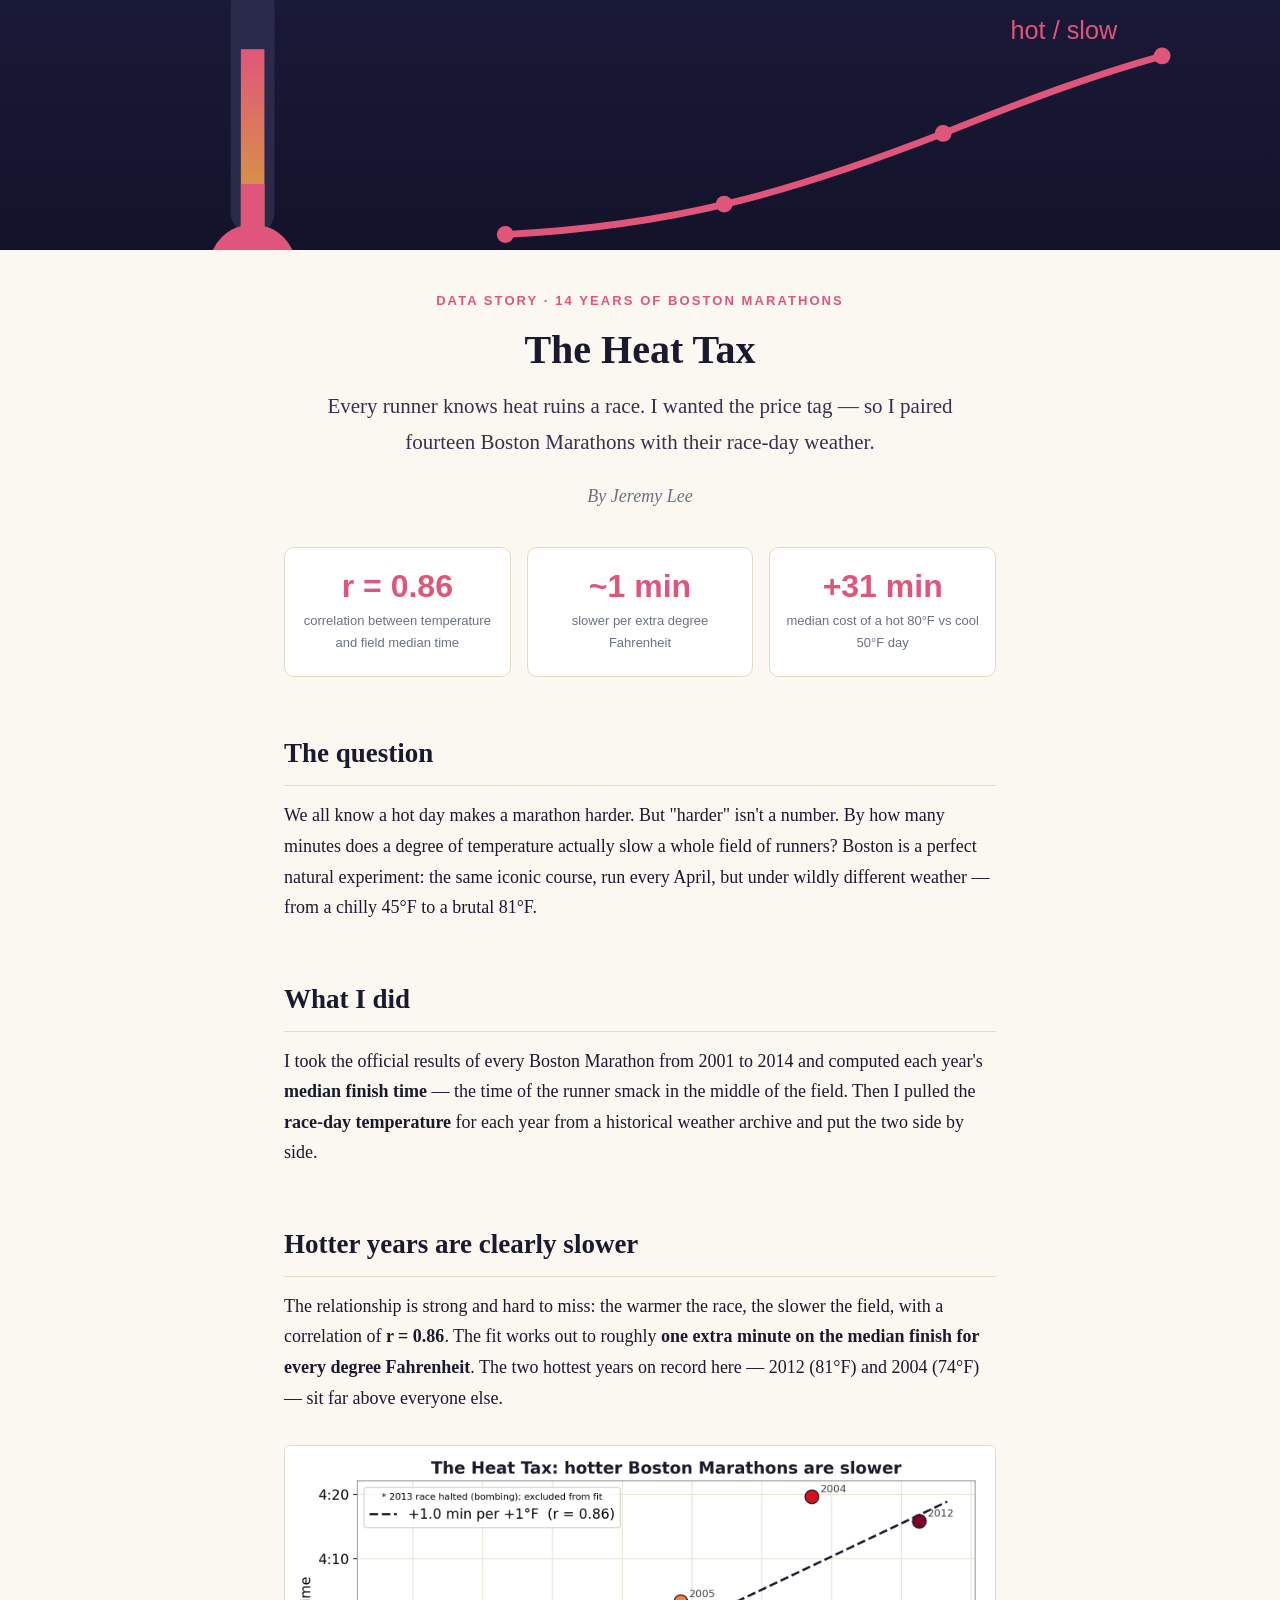
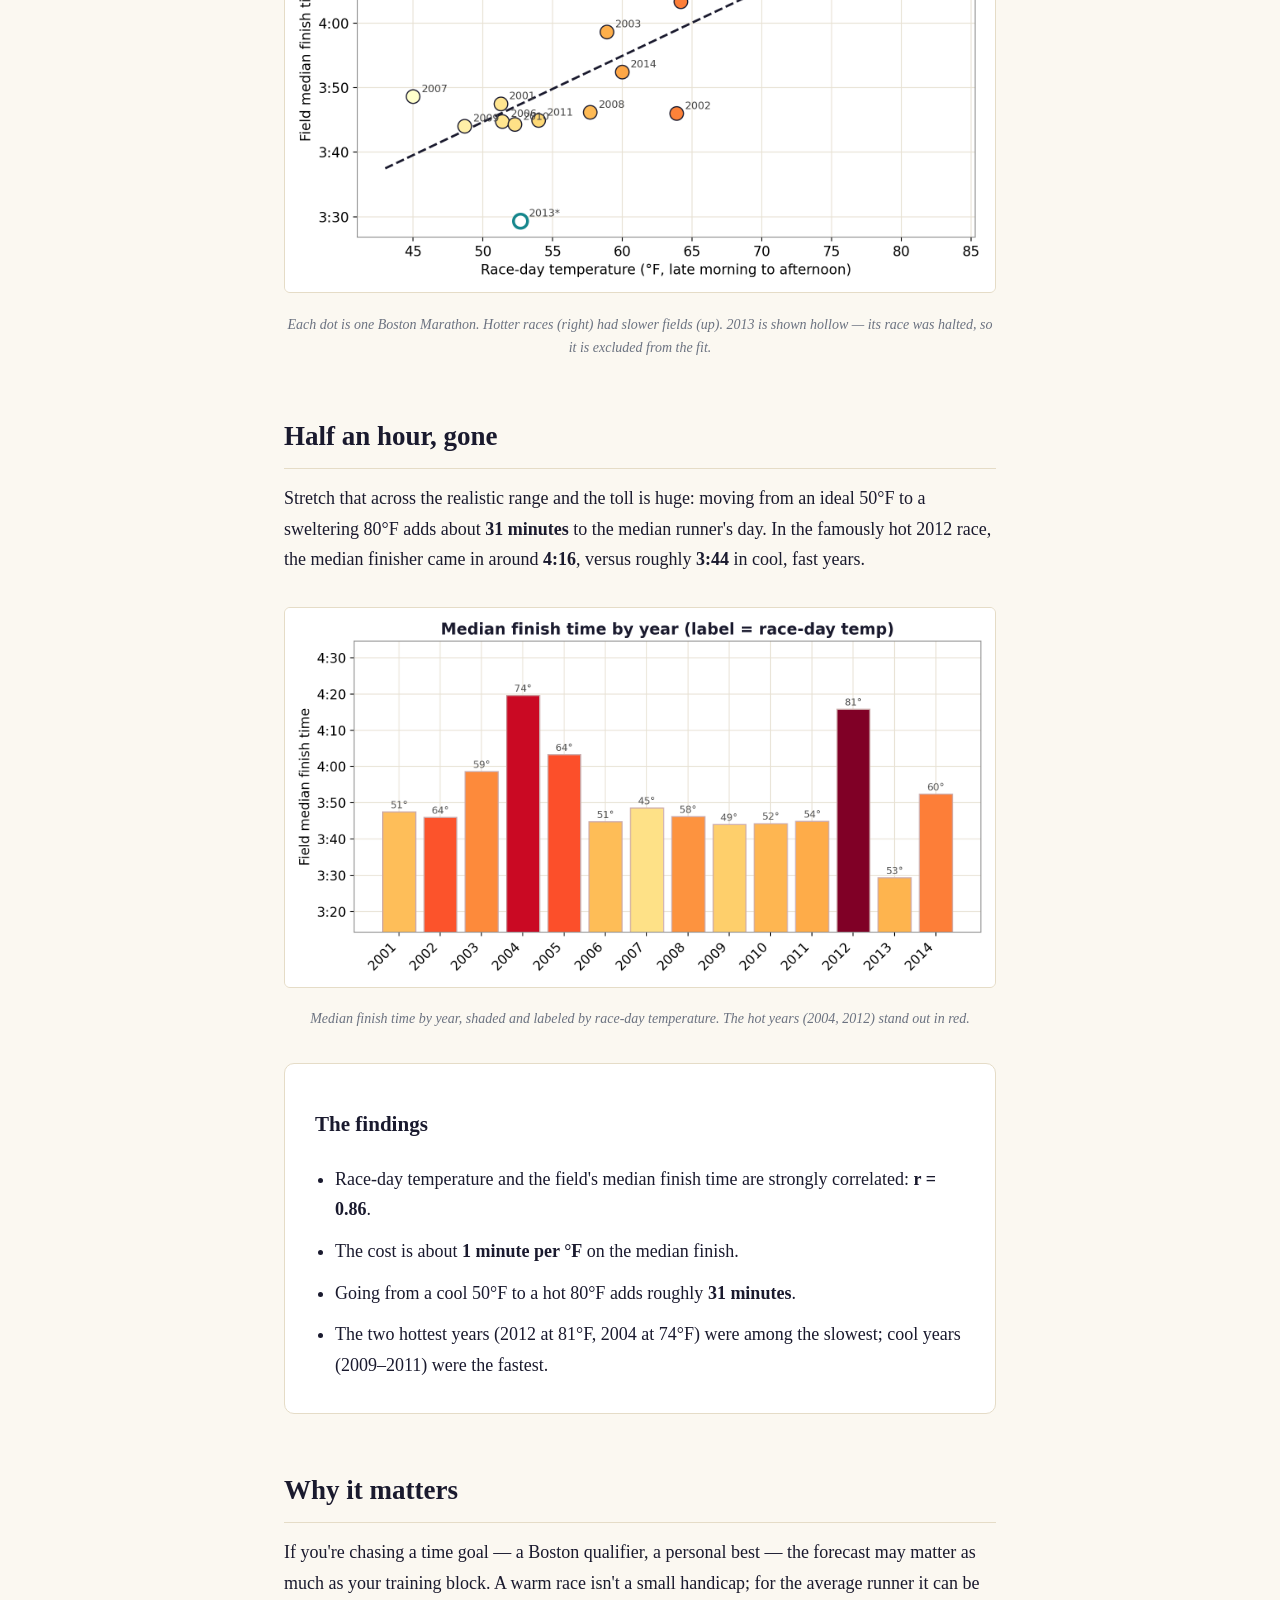
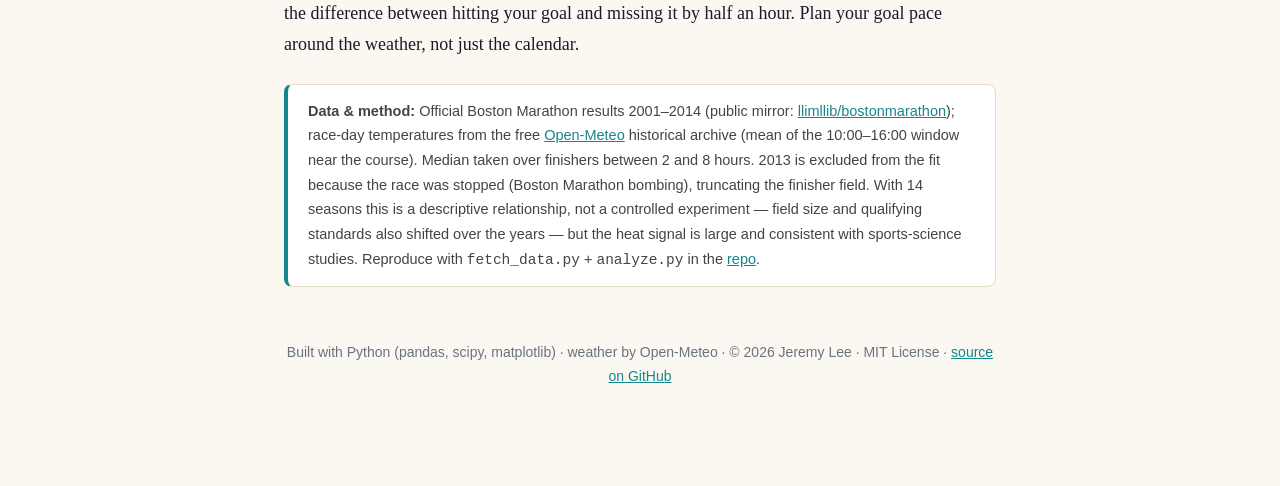
==== index.html @ feb79c30 "The Heat Tax: Boston 2001-2014 temperature vs field times + showcase" ====
<!DOCTYPE html>
<html lang="en">
<head>
<meta charset="utf-8"/>
<meta name="viewport" content="width=device-width, initial-scale=1"/>
<title>The Heat Tax — how much does temperature slow a marathon?</title>
<meta name="description" content="Pairing 14 years of Boston Marathon finish times with race-day weather: the field's median time rises about 1 minute for every degree Fahrenheit. A cool 50°F day versus a hot 80°F day costs the typical runner roughly half an hour." />
<style>
  :root{--ink:#1a1a2e;--paper:#FBF8F1;--rule:#E5DCC7;--soft:#6B7280;--accent:#D4A537;--teal:#15868C;--coral:#E0567A}
  *{box-sizing:border-box} html,body{margin:0;padding:0}
  body{background:var(--paper);color:var(--ink);font-family:Georgia,'Times New Roman',serif;line-height:1.7;font-size:18px}
  .hero{width:100%;background:#14142b;overflow:hidden}.hero svg{width:100%;height:250px;display:block}
  .container{max-width:760px;margin:0 auto;padding:40px 24px 80px}
  .kicker{text-transform:uppercase;letter-spacing:.16em;font-family:'Helvetica Neue',Arial,sans-serif;font-size:13px;color:var(--coral);font-weight:700;text-align:center;margin-bottom:14px}
  h1{font-size:40px;line-height:1.18;text-align:center;margin:0 0 16px}
  .lede{font-size:21px;color:#33334d;text-align:center;margin:0 auto 6px;max-width:640px}
  .byline{color:var(--soft);font-style:italic;text-align:center;margin:20px 0 36px}
  h2{font-size:27px;margin:54px 0 14px;border-bottom:1px solid var(--rule);padding-bottom:8px}
  p{margin:0 0 18px} a{color:var(--teal)}
  .stats{display:grid;grid-template-columns:repeat(3,1fr);gap:16px;margin:34px 0}
  .stat{background:#fff;border:1px solid var(--rule);border-radius:10px;padding:22px 14px;text-align:center}
  .stat .n{font-family:'Helvetica Neue',Arial,sans-serif;font-size:32px;font-weight:800;color:var(--coral);line-height:1}
  .stat .l{font-size:13px;color:var(--soft);margin-top:8px;font-family:'Helvetica Neue',Arial,sans-serif}
  figure{margin:32px 0;text-align:center}
  figure img{max-width:100%;height:auto;border:1px solid var(--rule);border-radius:6px;background:#fff}
  figcaption{font-size:14px;color:var(--soft);font-style:italic;margin-top:10px}
  .findings{background:#fff;border:1px solid var(--rule);border-radius:10px;padding:22px 30px;margin:30px 0}
  .findings ul{margin:0;padding-left:20px} .findings li{margin-bottom:11px}
  .note{background:#fff;border:1px solid var(--rule);border-left:4px solid var(--teal);border-radius:8px;padding:14px 20px;font-size:14.5px;color:#444;font-family:'Helvetica Neue',Arial,sans-serif;margin:24px 0}
  .footer{text-align:center;color:var(--soft);font-size:14px;margin-top:54px;font-family:'Helvetica Neue',Arial,sans-serif}
  @media(max-width:560px){h1{font-size:30px}.stats{grid-template-columns:1fr}.hero svg{height:190px}}
</style>
</head>
<body>
<div class="hero">
  <svg viewBox="0 0 760 250" preserveAspectRatio="xMidYMid slice" xmlns="http://www.w3.org/2000/svg" role="img" aria-label="A thermometer beside a rising finish-time line">
    <defs><linearGradient id="bg" x1="0" y1="0" x2="0" y2="1"><stop offset="0" stop-color="#1c1c3d"/><stop offset="1" stop-color="#101025"/></linearGradient>
      <linearGradient id="merc" x1="0" y1="1" x2="0" y2="0"><stop offset="0" stop-color="#D4A537"/><stop offset="1" stop-color="#E0567A"/></linearGradient></defs>
    <rect width="760" height="250" fill="url(#bg)"/>
    <g transform="translate(150,40)"><rect x="-13" y="0" width="26" height="150" rx="13" fill="#2a2a4a"/><rect x="-7" y="40" width="14" height="110" fill="url(#merc)"/><circle cx="0" cy="170" r="26" fill="#E0567A"/><rect x="-7" y="120" width="14" height="55" fill="#E0567A"/></g>
    <g fill="none" stroke="#E0567A" stroke-width="4"><path d="M300 190 C400 185 470 165 560 130 C610 110 650 95 690 84"/></g>
    <g fill="#E0567A"><circle cx="300" cy="190" r="5"/><circle cx="430" cy="172" r="5"/><circle cx="560" cy="130" r="5"/><circle cx="690" cy="84" r="5"/></g>
    <g font-family="Helvetica Neue,Arial" fill="#cbb98a" font-size="15"><text x="300" y="215">cool / fast</text><text x="600" y="74" fill="#E0567A">hot / slow</text></g>
  </svg>
</div>
<div class="container">
  <p class="kicker">Data story · 14 years of Boston Marathons</p>
  <h1>The Heat Tax</h1>
  <p class="lede">Every runner knows heat ruins a race. I wanted the price tag — so I paired fourteen Boston Marathons with their race-day weather.</p>
  <p class="byline">By Jeremy Lee</p>

  <div class="stats">
    <div class="stat"><div class="n">r = 0.86</div><div class="l">correlation between temperature and field median time</div></div>
    <div class="stat"><div class="n">~1 min</div><div class="l">slower per extra degree Fahrenheit</div></div>
    <div class="stat"><div class="n">+31 min</div><div class="l">median cost of a hot 80°F vs cool 50°F day</div></div>
  </div>

  <h2>The question</h2>
  <p>We all know a hot day makes a marathon harder. But "harder" isn't a number. By how many minutes does a degree of temperature actually slow a whole field of runners? Boston is a perfect natural experiment: the same iconic course, run every April, but under wildly different weather — from a chilly 45°F to a brutal 81°F.</p>

  <h2>What I did</h2>
  <p>I took the official results of every Boston Marathon from 2001 to 2014 and computed each year's <strong>median finish time</strong> — the time of the runner smack in the middle of the field. Then I pulled the <strong>race-day temperature</strong> for each year from a historical weather archive and put the two side by side.</p>

  <h2>Hotter years are clearly slower</h2>
  <p>The relationship is strong and hard to miss: the warmer the race, the slower the field, with a correlation of <strong>r = 0.86</strong>. The fit works out to roughly <strong>one extra minute on the median finish for every degree Fahrenheit</strong>. The two hottest years on record here — 2012 (81°F) and 2004 (74°F) — sit far above everyone else.</p>
  <figure><img src="figures/01_temp_vs_time.png" alt="Scatter of race-day temperature vs field median finish time with upward trend"><figcaption>Each dot is one Boston Marathon. Hotter races (right) had slower fields (up). 2013 is shown hollow — its race was halted, so it is excluded from the fit.</figcaption></figure>

  <h2>Half an hour, gone</h2>
  <p>Stretch that across the realistic range and the toll is huge: moving from an ideal 50°F to a sweltering 80°F adds about <strong>31 minutes</strong> to the median runner's day. In the famously hot 2012 race, the median finisher came in around <strong>4:16</strong>, versus roughly <strong>3:44</strong> in cool, fast years.</p>
  <figure><img src="figures/02_median_by_year.png" alt="Bar chart of median finish time by year, colored and labeled by temperature"><figcaption>Median finish time by year, shaded and labeled by race-day temperature. The hot years (2004, 2012) stand out in red.</figcaption></figure>

  <div class="findings">
    <h3>The findings</h3>
    <ul>
      <li>Race-day temperature and the field's median finish time are strongly correlated: <strong>r = 0.86</strong>.</li>
      <li>The cost is about <strong>1 minute per °F</strong> on the median finish.</li>
      <li>Going from a cool 50°F to a hot 80°F adds roughly <strong>31 minutes</strong>.</li>
      <li>The two hottest years (2012 at 81°F, 2004 at 74°F) were among the slowest; cool years (2009–2011) were the fastest.</li>
    </ul>
  </div>

  <h2>Why it matters</h2>
  <p>If you're chasing a time goal — a Boston qualifier, a personal best — the forecast may matter as much as your training block. A warm race isn't a small handicap; for the average runner it can be the difference between hitting your goal and missing it by half an hour. Plan your goal pace around the weather, not just the calendar.</p>

  <div class="note"><strong>Data &amp; method:</strong> Official Boston Marathon results 2001–2014 (public mirror: <a href="https://github.com/llimllib/bostonmarathon">llimllib/bostonmarathon</a>); race-day temperatures from the free <a href="https://open-meteo.com/">Open-Meteo</a> historical archive (mean of the 10:00–16:00 window near the course). Median taken over finishers between 2 and 8 hours. 2013 is excluded from the fit because the race was stopped (Boston Marathon bombing), truncating the finisher field. With 14 seasons this is a descriptive relationship, not a controlled experiment — field size and qualifying standards also shifted over the years — but the heat signal is large and consistent with sports-science studies. Reproduce with <code>fetch_data.py</code> + <code>analyze.py</code> in the <a href="https://github.com/lyhjeremy/marathon-heat-tax">repo</a>.</div>

  <p class="footer">Built with Python (pandas, scipy, matplotlib) · weather by Open-Meteo · © 2026 Jeremy Lee · MIT License · <a href="https://github.com/lyhjeremy/marathon-heat-tax">source on GitHub</a></p>
</div>
</body>
</html>
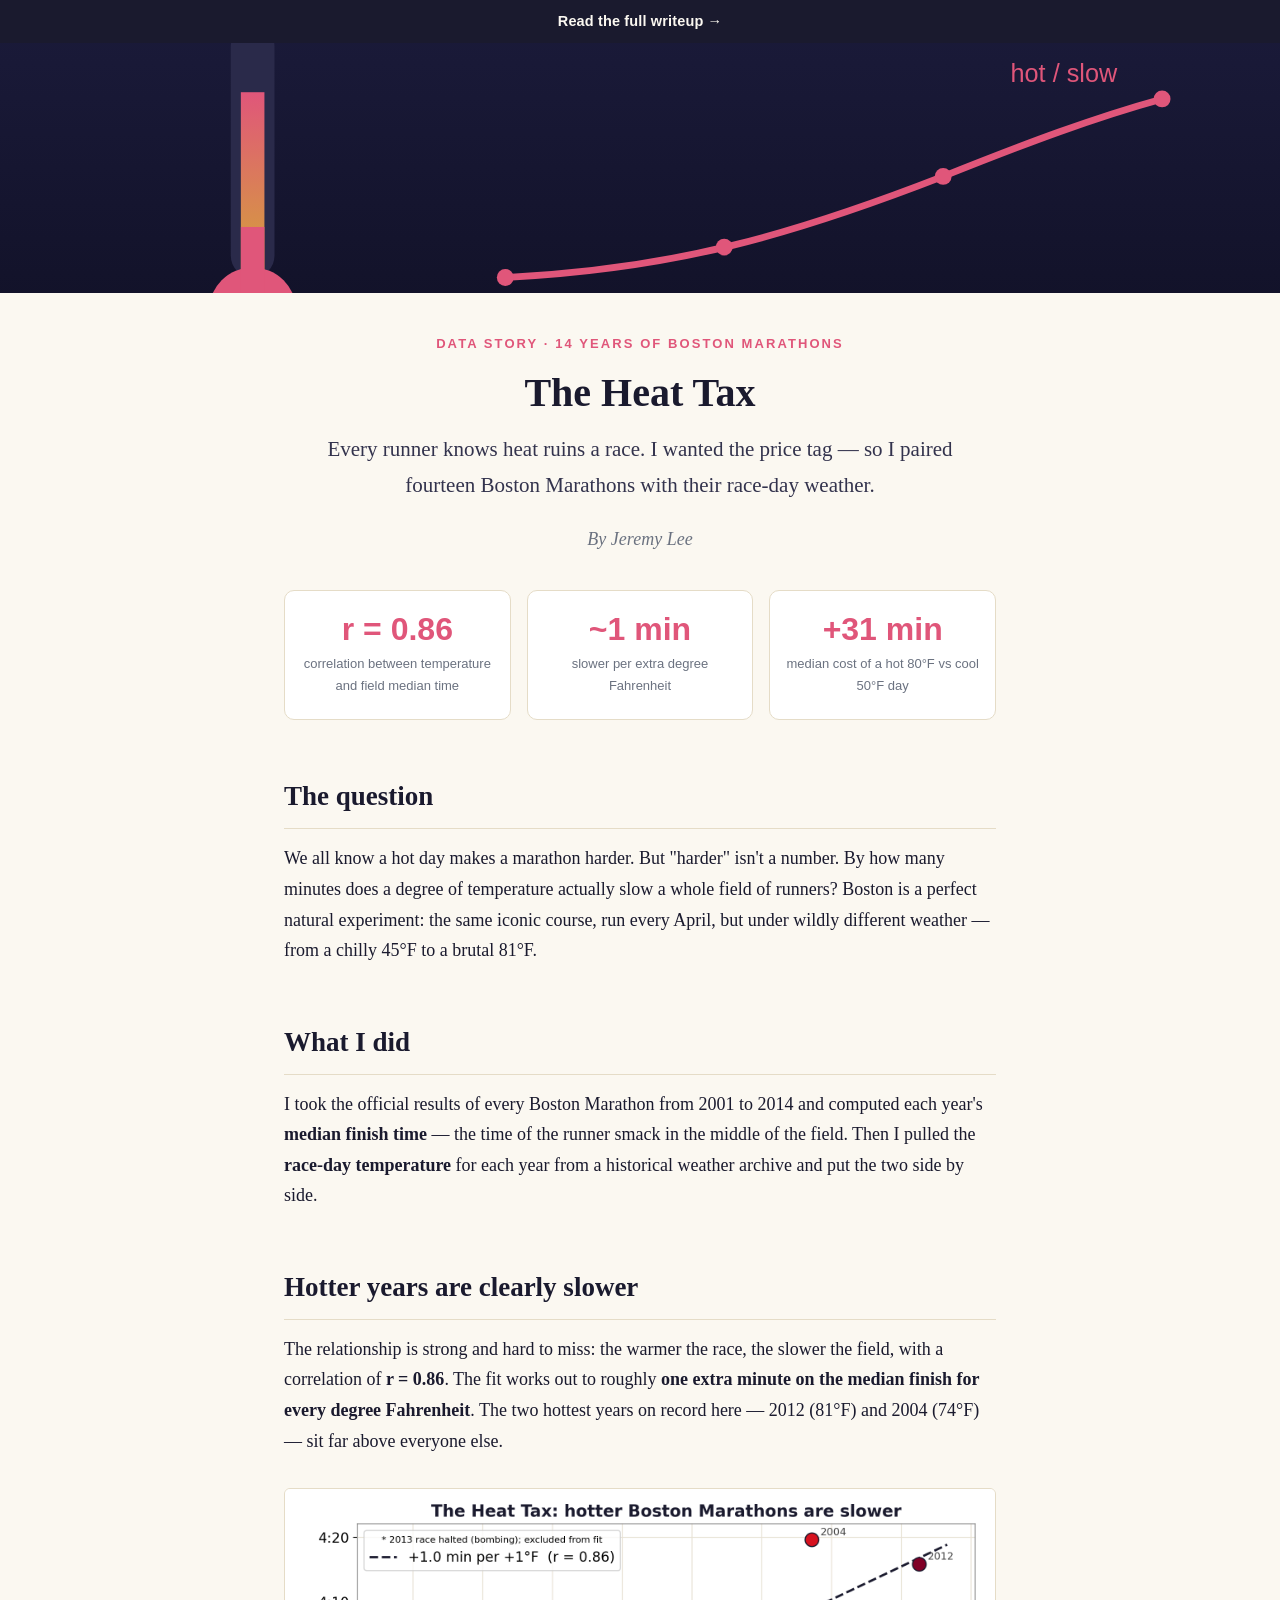
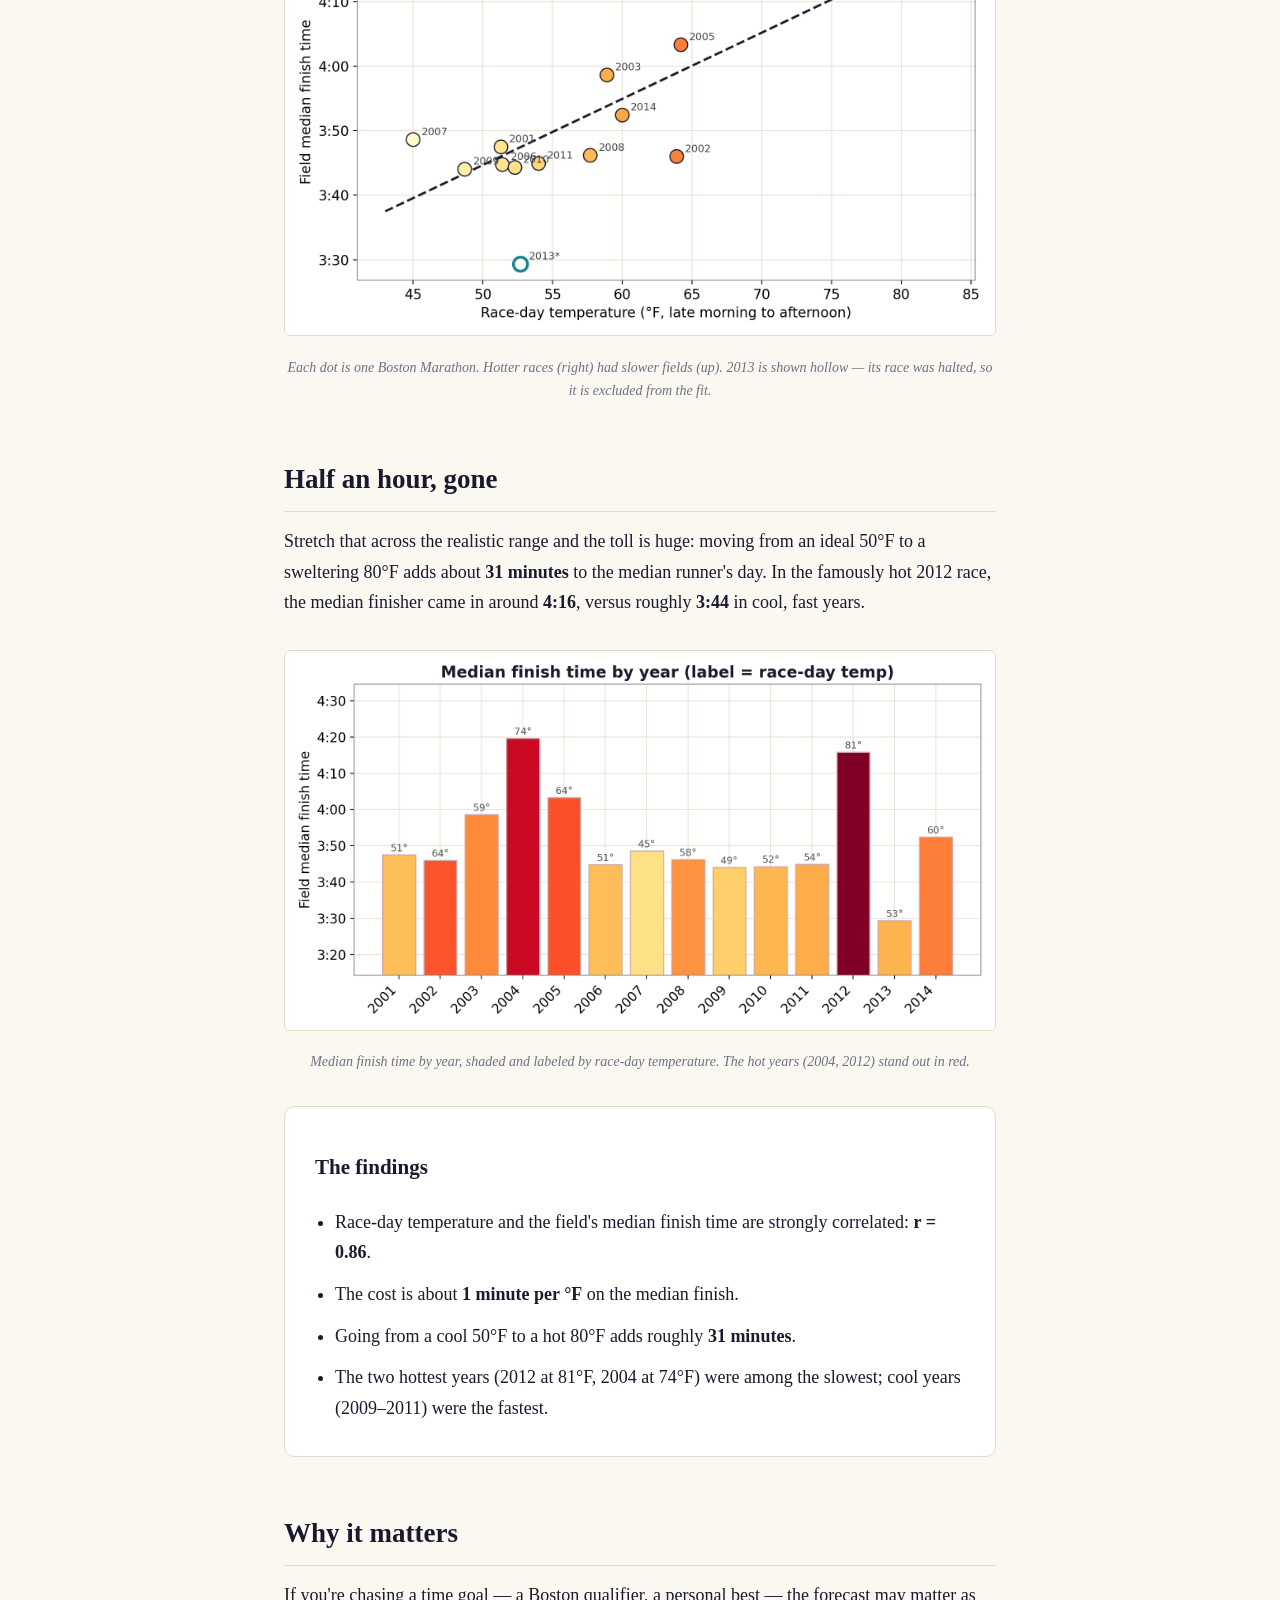
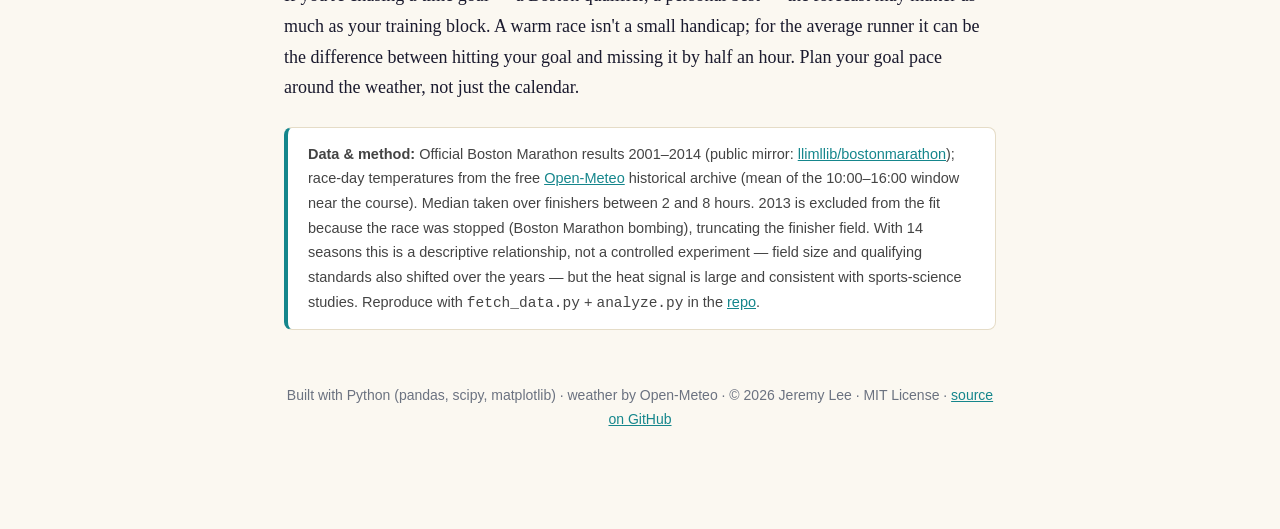
==== commit ccace930: "Link the writeup page from the landing page Nothing on the published site pointed at /overview/ befo" ====
--- a/index.html
+++ b/index.html
@@ -32,6 +32,8 @@
 </style>
 </head>
 <body>
+<a href="overview/" data-overview-link style="display:block;background:#1a1a2e;color:#FBF8F1;text-align:center;padding:11px 18px;font:600 14.5px/1.45 -apple-system,'Helvetica Neue',Arial,sans-serif;letter-spacing:.01em;text-decoration:none">Read the full writeup&nbsp;&rarr;</a>
+
 <div class="hero">
   <svg viewBox="0 0 760 250" preserveAspectRatio="xMidYMid slice" xmlns="http://www.w3.org/2000/svg" role="img" aria-label="A thermometer beside a rising finish-time line">
     <defs><linearGradient id="bg" x1="0" y1="0" x2="0" y2="1"><stop offset="0" stop-color="#1c1c3d"/><stop offset="1" stop-color="#101025"/></linearGradient>
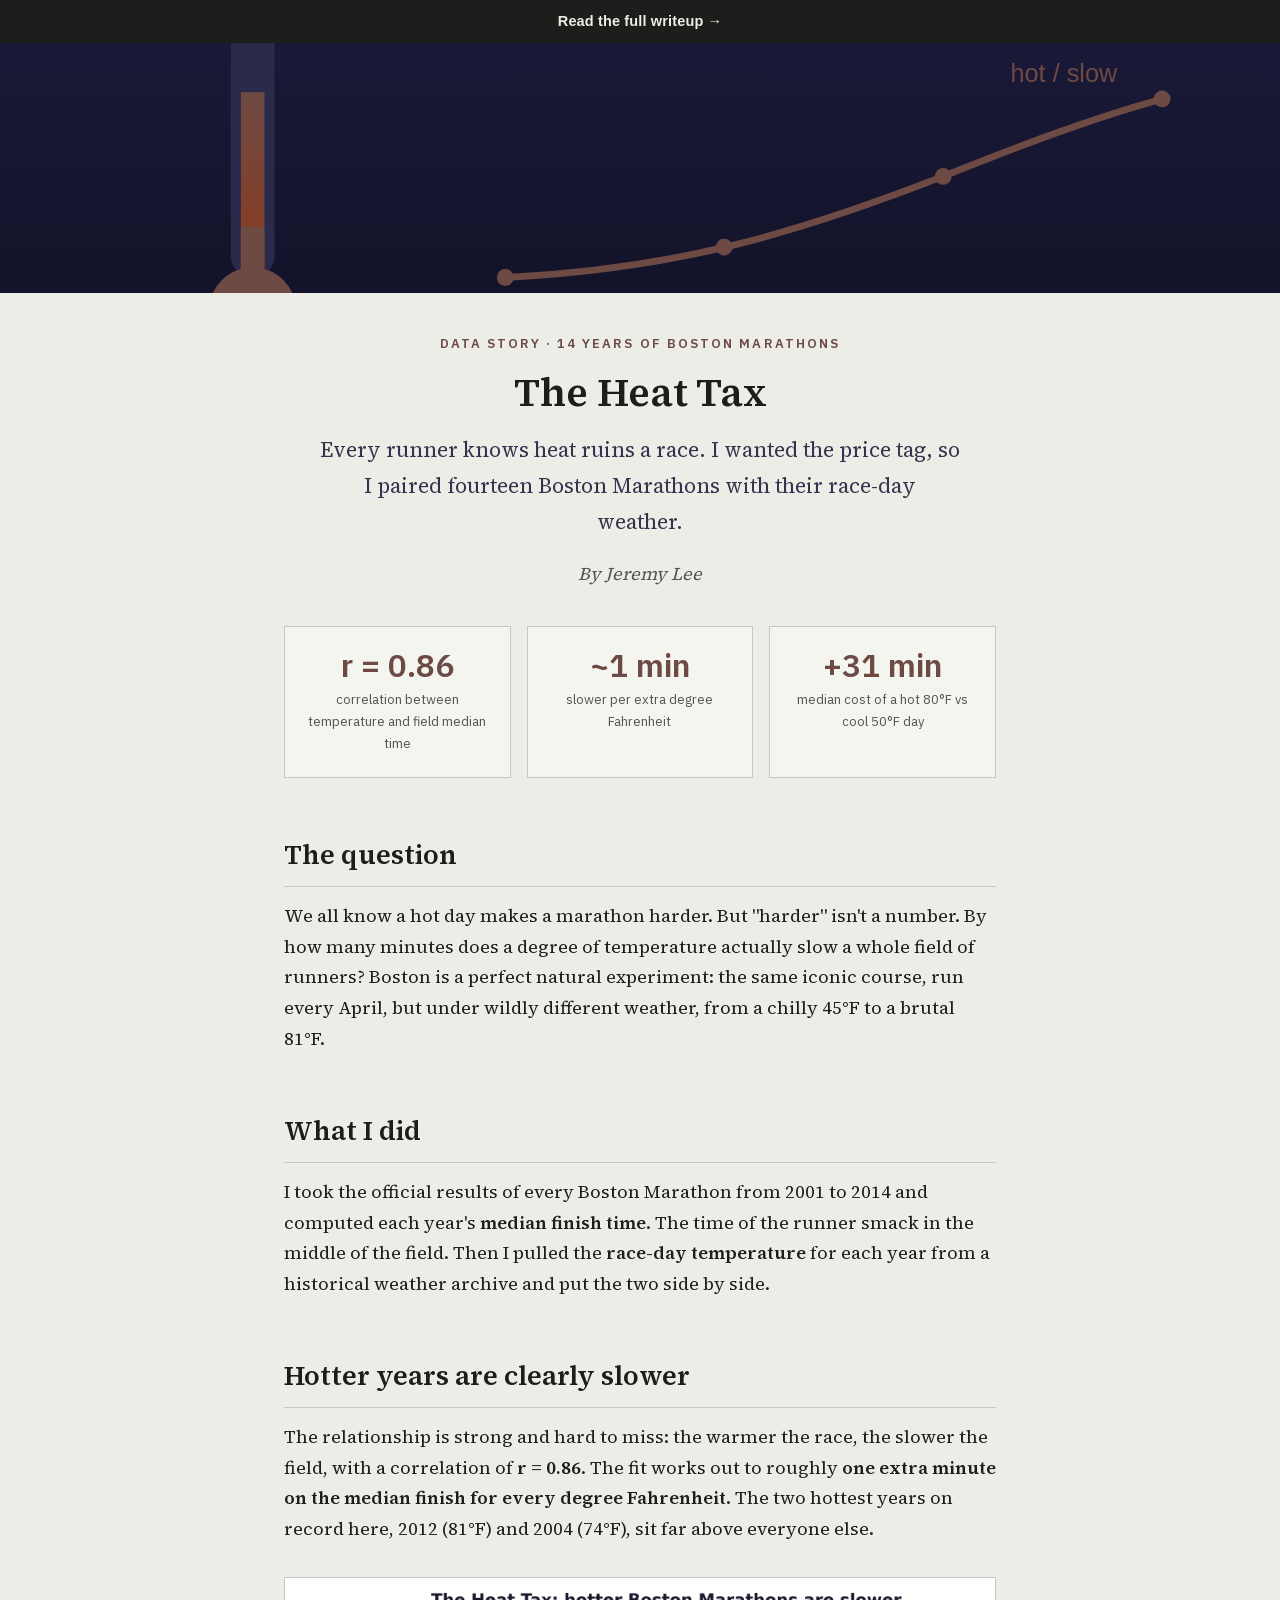
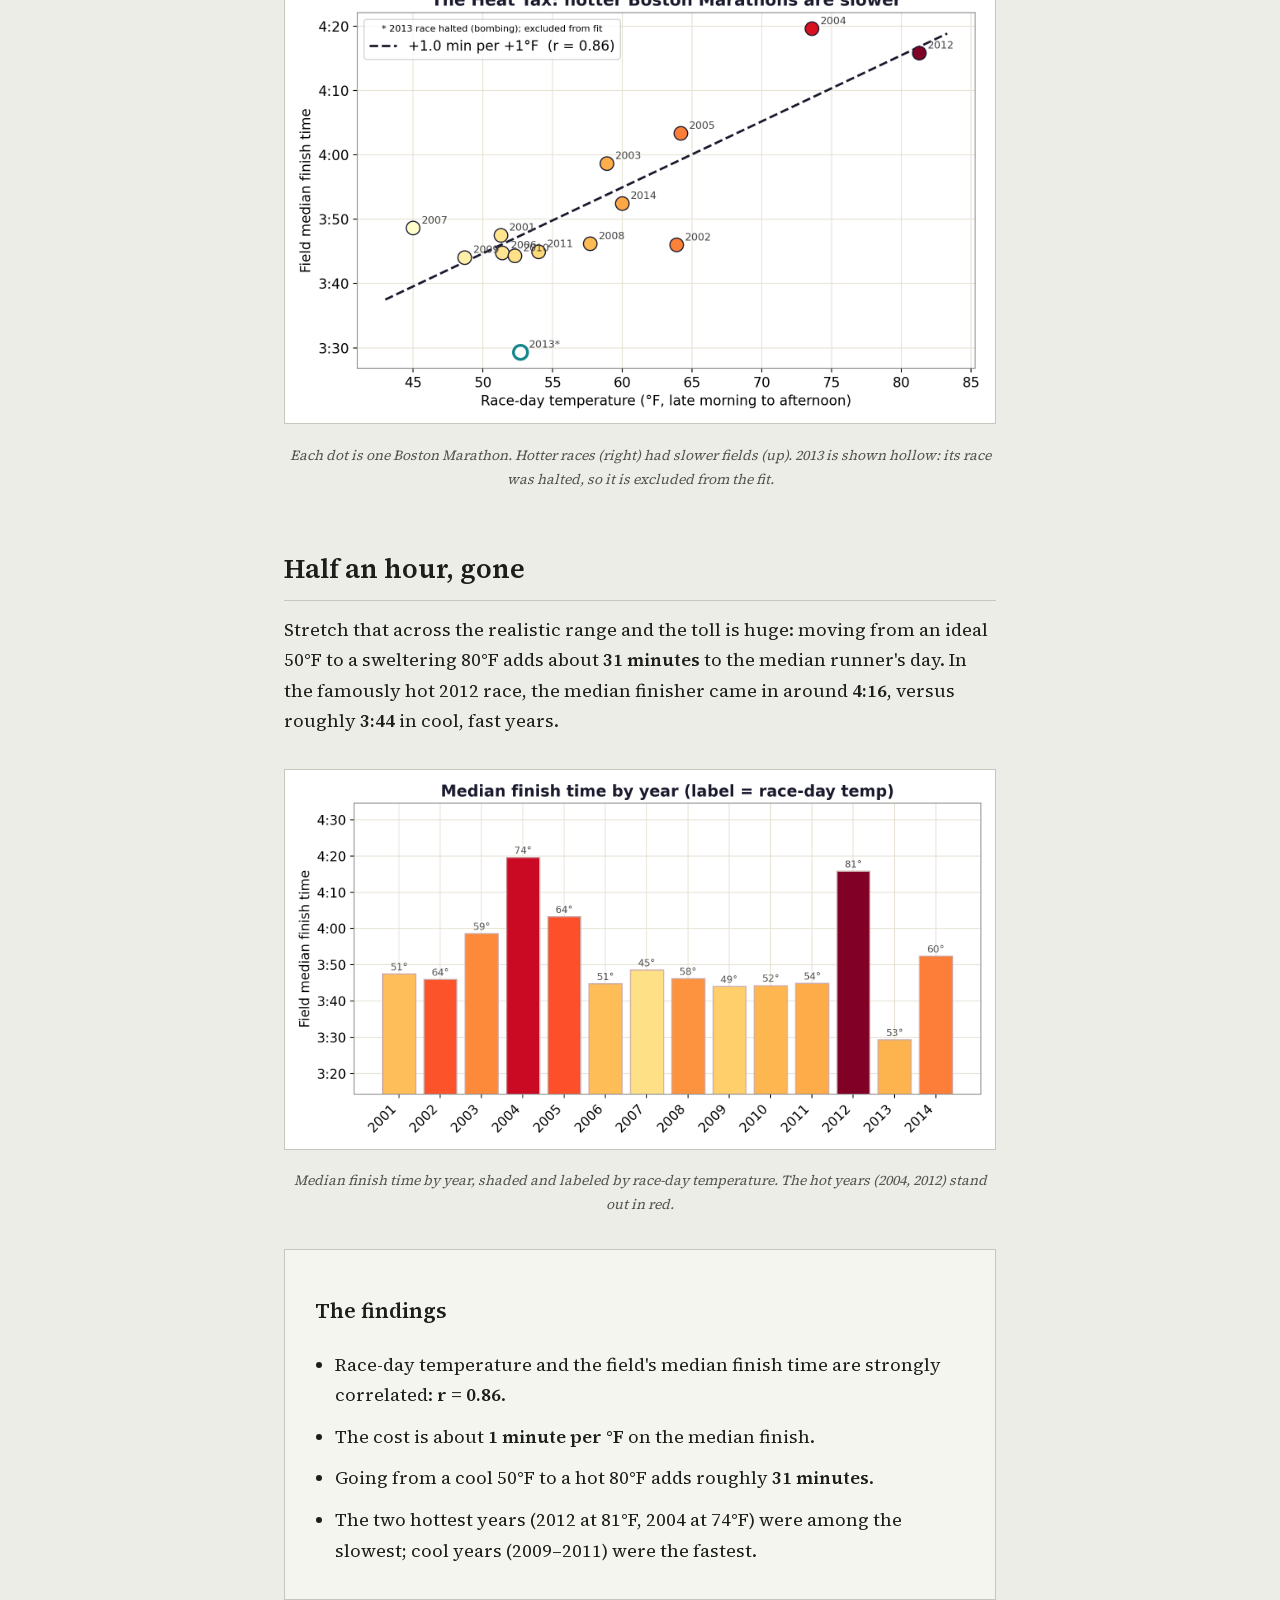
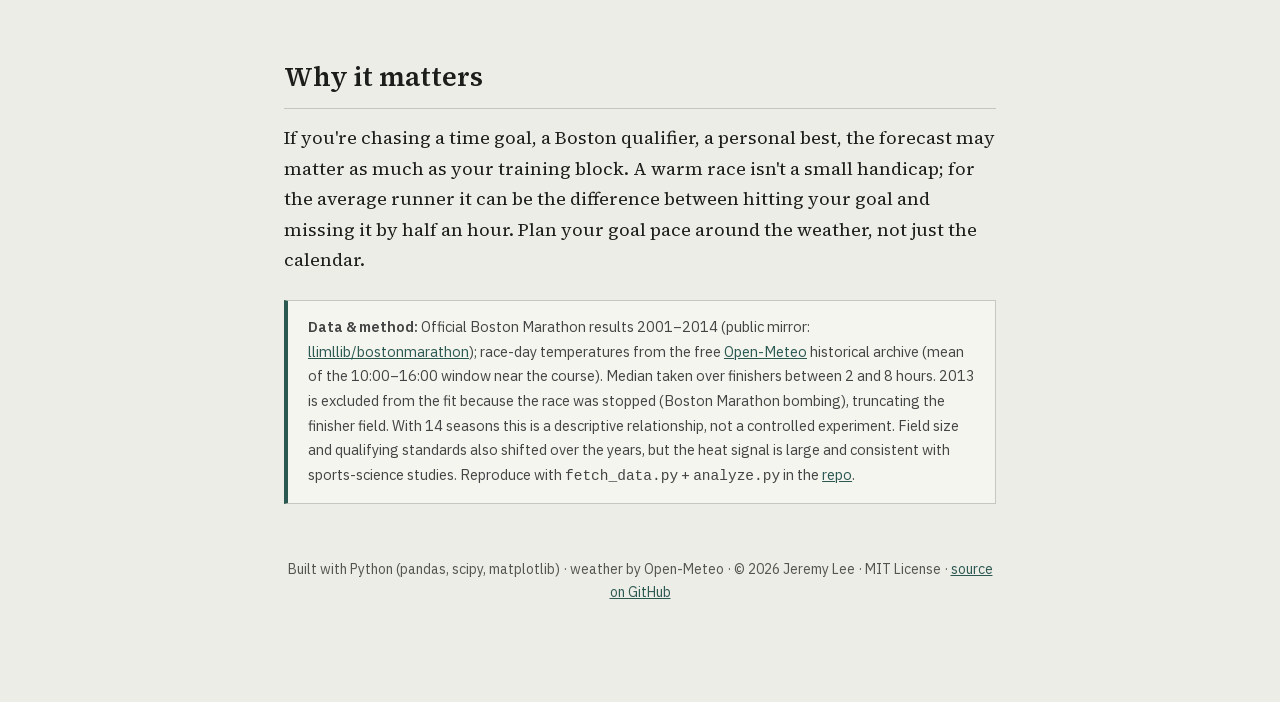
==== commit ddbb3aa5: "Adopt the Ledger house style Replaces the cream and gold Georgia style with a technical-document ide" ====
--- a/index.html
+++ b/index.html
@@ -3,52 +3,58 @@
 <head>
 <meta charset="utf-8"/>
 <meta name="viewport" content="width=device-width, initial-scale=1"/>
-<title>The Heat Tax — how much does temperature slow a marathon?</title>
+<title>The Heat Tax: how much does temperature slow a marathon?</title>
 <meta name="description" content="Pairing 14 years of Boston Marathon finish times with race-day weather: the field's median time rises about 1 minute for every degree Fahrenheit. A cool 50°F day versus a hot 80°F day costs the typical runner roughly half an hour." />
 <style>
-  :root{--ink:#1a1a2e;--paper:#FBF8F1;--rule:#E5DCC7;--soft:#6B7280;--accent:#D4A537;--teal:#15868C;--coral:#E0567A}
+@font-face{font-family:"Source Serif 4";src:url("fonts/SourceSerif4-400.woff2")format("woff2");font-weight:400;font-display:swap}
+@font-face{font-family:"Source Serif 4";src:url("fonts/SourceSerif4-600.woff2")format("woff2");font-weight:600;font-display:swap}
+@font-face{font-family:"IBM Plex Sans";src:url("fonts/IBMPlexSans-400.woff2")format("woff2");font-weight:400;font-display:swap}
+@font-face{font-family:"IBM Plex Sans";src:url("fonts/IBMPlexSans-600.woff2")format("woff2");font-weight:600;font-display:swap}
+@font-face{font-family:"IBM Plex Mono";src:url("fonts/IBMPlexMono-400.woff2")format("woff2");font-weight:400;font-display:swap}
+
+  :root{--ink:#1C1E1B;--paper:#EDEDE7;--rule:#C6C7BF;--soft:#52564E;--accent:#8C3A1E;--teal:#2C5852;--coral:#6E4A44}
   *{box-sizing:border-box} html,body{margin:0;padding:0}
-  body{background:var(--paper);color:var(--ink);font-family:Georgia,'Times New Roman',serif;line-height:1.7;font-size:18px}
+  body{background:var(--paper);color:var(--ink);font-family:"Source Serif 4", "Iowan Old Style", "Palatino Linotype", Palatino, serif;line-height:1.7;font-size:18px}
   .hero{width:100%;background:#14142b;overflow:hidden}.hero svg{width:100%;height:250px;display:block}
   .container{max-width:760px;margin:0 auto;padding:40px 24px 80px}
-  .kicker{text-transform:uppercase;letter-spacing:.16em;font-family:'Helvetica Neue',Arial,sans-serif;font-size:13px;color:var(--coral);font-weight:700;text-align:center;margin-bottom:14px}
+  .kicker{text-transform:uppercase;letter-spacing:.16em;font-family:"IBM Plex Sans", "Helvetica Neue", Helvetica, Arial, sans-serif;font-size:13px;color:var(--coral);font-weight:700;text-align:center;margin-bottom:14px}
   h1{font-size:40px;line-height:1.18;text-align:center;margin:0 0 16px}
   .lede{font-size:21px;color:#33334d;text-align:center;margin:0 auto 6px;max-width:640px}
   .byline{color:var(--soft);font-style:italic;text-align:center;margin:20px 0 36px}
   h2{font-size:27px;margin:54px 0 14px;border-bottom:1px solid var(--rule);padding-bottom:8px}
   p{margin:0 0 18px} a{color:var(--teal)}
   .stats{display:grid;grid-template-columns:repeat(3,1fr);gap:16px;margin:34px 0}
-  .stat{background:#fff;border:1px solid var(--rule);border-radius:10px;padding:22px 14px;text-align:center}
-  .stat .n{font-family:'Helvetica Neue',Arial,sans-serif;font-size:32px;font-weight:800;color:var(--coral);line-height:1}
-  .stat .l{font-size:13px;color:var(--soft);margin-top:8px;font-family:'Helvetica Neue',Arial,sans-serif}
+  .stat{background:#F5F5F0;border:1px solid var(--rule);border-radius: 0;padding:22px 14px;text-align:center}
+  .stat .n{font-family:"IBM Plex Sans", "Helvetica Neue", Helvetica, Arial, sans-serif;font-size:32px;font-weight:800;color:var(--coral);line-height:1}
+  .stat .l{font-size:13px;color:var(--soft);margin-top:8px;font-family:"IBM Plex Sans", "Helvetica Neue", Helvetica, Arial, sans-serif}
   figure{margin:32px 0;text-align:center}
-  figure img{max-width:100%;height:auto;border:1px solid var(--rule);border-radius:6px;background:#fff}
+  figure img{max-width:100%;height:auto;border:1px solid var(--rule);border-radius: 0;background:#F5F5F0}
   figcaption{font-size:14px;color:var(--soft);font-style:italic;margin-top:10px}
-  .findings{background:#fff;border:1px solid var(--rule);border-radius:10px;padding:22px 30px;margin:30px 0}
+  .findings{background:#F5F5F0;border:1px solid var(--rule);border-radius: 0;padding:22px 30px;margin:30px 0}
   .findings ul{margin:0;padding-left:20px} .findings li{margin-bottom:11px}
-  .note{background:#fff;border:1px solid var(--rule);border-left:4px solid var(--teal);border-radius:8px;padding:14px 20px;font-size:14.5px;color:#444;font-family:'Helvetica Neue',Arial,sans-serif;margin:24px 0}
-  .footer{text-align:center;color:var(--soft);font-size:14px;margin-top:54px;font-family:'Helvetica Neue',Arial,sans-serif}
+  .note{background:#F5F5F0;border:1px solid var(--rule);border-left:4px solid var(--teal);border-radius: 0;padding:14px 20px;font-size:14.5px;color:#444;font-family:"IBM Plex Sans", "Helvetica Neue", Helvetica, Arial, sans-serif;margin:24px 0}
+  .footer{text-align:center;color:var(--soft);font-size:14px;margin-top:54px;font-family:"IBM Plex Sans", "Helvetica Neue", Helvetica, Arial, sans-serif}
   @media(max-width:560px){h1{font-size:30px}.stats{grid-template-columns:1fr}.hero svg{height:190px}}
 </style>
 </head>
 <body>
-<a href="overview/" data-overview-link style="display:block;background:#1a1a2e;color:#FBF8F1;text-align:center;padding:11px 18px;font:600 14.5px/1.45 -apple-system,'Helvetica Neue',Arial,sans-serif;letter-spacing:.01em;text-decoration:none">Read the full writeup&nbsp;&rarr;</a>
+<a href="overview/" data-overview-link style="display:block;background:#1C1E1B;color:#EDEDE7;text-align:center;padding:11px 18px;font:600 14.5px/1.45 -apple-system,'Helvetica Neue',Arial,sans-serif;letter-spacing:.01em;text-decoration:none">Read the full writeup&nbsp;&rarr;</a>
 
 <div class="hero">
   <svg viewBox="0 0 760 250" preserveAspectRatio="xMidYMid slice" xmlns="http://www.w3.org/2000/svg" role="img" aria-label="A thermometer beside a rising finish-time line">
     <defs><linearGradient id="bg" x1="0" y1="0" x2="0" y2="1"><stop offset="0" stop-color="#1c1c3d"/><stop offset="1" stop-color="#101025"/></linearGradient>
-      <linearGradient id="merc" x1="0" y1="1" x2="0" y2="0"><stop offset="0" stop-color="#D4A537"/><stop offset="1" stop-color="#E0567A"/></linearGradient></defs>
+      <linearGradient id="merc" x1="0" y1="1" x2="0" y2="0"><stop offset="0" stop-color="#8C3A1E"/><stop offset="1" stop-color="#6E4A44"/></linearGradient></defs>
     <rect width="760" height="250" fill="url(#bg)"/>
-    <g transform="translate(150,40)"><rect x="-13" y="0" width="26" height="150" rx="13" fill="#2a2a4a"/><rect x="-7" y="40" width="14" height="110" fill="url(#merc)"/><circle cx="0" cy="170" r="26" fill="#E0567A"/><rect x="-7" y="120" width="14" height="55" fill="#E0567A"/></g>
-    <g fill="none" stroke="#E0567A" stroke-width="4"><path d="M300 190 C400 185 470 165 560 130 C610 110 650 95 690 84"/></g>
-    <g fill="#E0567A"><circle cx="300" cy="190" r="5"/><circle cx="430" cy="172" r="5"/><circle cx="560" cy="130" r="5"/><circle cx="690" cy="84" r="5"/></g>
-    <g font-family="Helvetica Neue,Arial" fill="#cbb98a" font-size="15"><text x="300" y="215">cool / fast</text><text x="600" y="74" fill="#E0567A">hot / slow</text></g>
+    <g transform="translate(150,40)"><rect x="-13" y="0" width="26" height="150" rx="13" fill="#2a2a4a"/><rect x="-7" y="40" width="14" height="110" fill="url(#merc)"/><circle cx="0" cy="170" r="26" fill="#6E4A44"/><rect x="-7" y="120" width="14" height="55" fill="#6E4A44"/></g>
+    <g fill="none" stroke="#6E4A44" stroke-width="4"><path d="M300 190 C400 185 470 165 560 130 C610 110 650 95 690 84"/></g>
+    <g fill="#6E4A44"><circle cx="300" cy="190" r="5"/><circle cx="430" cy="172" r="5"/><circle cx="560" cy="130" r="5"/><circle cx="690" cy="84" r="5"/></g>
+    <g font-family="Helvetica Neue,Arial" fill="#cbb98a" font-size="15"><text x="300" y="215">cool / fast</text><text x="600" y="74" fill="#6E4A44">hot / slow</text></g>
   </svg>
 </div>
 <div class="container">
   <p class="kicker">Data story · 14 years of Boston Marathons</p>
   <h1>The Heat Tax</h1>
-  <p class="lede">Every runner knows heat ruins a race. I wanted the price tag — so I paired fourteen Boston Marathons with their race-day weather.</p>
+  <p class="lede">Every runner knows heat ruins a race. I wanted the price tag, so I paired fourteen Boston Marathons with their race-day weather.</p>
   <p class="byline">By Jeremy Lee</p>
 
   <div class="stats">
@@ -58,14 +64,14 @@
   </div>
 
   <h2>The question</h2>
-  <p>We all know a hot day makes a marathon harder. But "harder" isn't a number. By how many minutes does a degree of temperature actually slow a whole field of runners? Boston is a perfect natural experiment: the same iconic course, run every April, but under wildly different weather — from a chilly 45°F to a brutal 81°F.</p>
+  <p>We all know a hot day makes a marathon harder. But "harder" isn't a number. By how many minutes does a degree of temperature actually slow a whole field of runners? Boston is a perfect natural experiment: the same iconic course, run every April, but under wildly different weather, from a chilly 45°F to a brutal 81°F.</p>
 
   <h2>What I did</h2>
-  <p>I took the official results of every Boston Marathon from 2001 to 2014 and computed each year's <strong>median finish time</strong> — the time of the runner smack in the middle of the field. Then I pulled the <strong>race-day temperature</strong> for each year from a historical weather archive and put the two side by side.</p>
+  <p>I took the official results of every Boston Marathon from 2001 to 2014 and computed each year's <strong>median finish time</strong>. The time of the runner smack in the middle of the field. Then I pulled the <strong>race-day temperature</strong> for each year from a historical weather archive and put the two side by side.</p>
 
   <h2>Hotter years are clearly slower</h2>
-  <p>The relationship is strong and hard to miss: the warmer the race, the slower the field, with a correlation of <strong>r = 0.86</strong>. The fit works out to roughly <strong>one extra minute on the median finish for every degree Fahrenheit</strong>. The two hottest years on record here — 2012 (81°F) and 2004 (74°F) — sit far above everyone else.</p>
-  <figure><img src="figures/01_temp_vs_time.png" alt="Scatter of race-day temperature vs field median finish time with upward trend"><figcaption>Each dot is one Boston Marathon. Hotter races (right) had slower fields (up). 2013 is shown hollow — its race was halted, so it is excluded from the fit.</figcaption></figure>
+  <p>The relationship is strong and hard to miss: the warmer the race, the slower the field, with a correlation of <strong>r = 0.86</strong>. The fit works out to roughly <strong>one extra minute on the median finish for every degree Fahrenheit</strong>. The two hottest years on record here, 2012 (81°F) and 2004 (74°F), sit far above everyone else.</p>
+  <figure><img src="figures/01_temp_vs_time.png" alt="Scatter of race-day temperature vs field median finish time with upward trend"><figcaption>Each dot is one Boston Marathon. Hotter races (right) had slower fields (up). 2013 is shown hollow: its race was halted, so it is excluded from the fit.</figcaption></figure>
 
   <h2>Half an hour, gone</h2>
   <p>Stretch that across the realistic range and the toll is huge: moving from an ideal 50°F to a sweltering 80°F adds about <strong>31 minutes</strong> to the median runner's day. In the famously hot 2012 race, the median finisher came in around <strong>4:16</strong>, versus roughly <strong>3:44</strong> in cool, fast years.</p>
@@ -82,9 +88,9 @@
   </div>
 
   <h2>Why it matters</h2>
-  <p>If you're chasing a time goal — a Boston qualifier, a personal best — the forecast may matter as much as your training block. A warm race isn't a small handicap; for the average runner it can be the difference between hitting your goal and missing it by half an hour. Plan your goal pace around the weather, not just the calendar.</p>
+  <p>If you're chasing a time goal, a Boston qualifier, a personal best, the forecast may matter as much as your training block. A warm race isn't a small handicap; for the average runner it can be the difference between hitting your goal and missing it by half an hour. Plan your goal pace around the weather, not just the calendar.</p>
 
-  <div class="note"><strong>Data &amp; method:</strong> Official Boston Marathon results 2001–2014 (public mirror: <a href="https://github.com/llimllib/bostonmarathon">llimllib/bostonmarathon</a>); race-day temperatures from the free <a href="https://open-meteo.com/">Open-Meteo</a> historical archive (mean of the 10:00–16:00 window near the course). Median taken over finishers between 2 and 8 hours. 2013 is excluded from the fit because the race was stopped (Boston Marathon bombing), truncating the finisher field. With 14 seasons this is a descriptive relationship, not a controlled experiment — field size and qualifying standards also shifted over the years — but the heat signal is large and consistent with sports-science studies. Reproduce with <code>fetch_data.py</code> + <code>analyze.py</code> in the <a href="https://github.com/lyhjeremy/marathon-heat-tax">repo</a>.</div>
+  <div class="note"><strong>Data &amp; method:</strong> Official Boston Marathon results 2001–2014 (public mirror: <a href="https://github.com/llimllib/bostonmarathon">llimllib/bostonmarathon</a>); race-day temperatures from the free <a href="https://open-meteo.com/">Open-Meteo</a> historical archive (mean of the 10:00–16:00 window near the course). Median taken over finishers between 2 and 8 hours. 2013 is excluded from the fit because the race was stopped (Boston Marathon bombing), truncating the finisher field. With 14 seasons this is a descriptive relationship, not a controlled experiment. Field size and qualifying standards also shifted over the years, but the heat signal is large and consistent with sports-science studies. Reproduce with <code>fetch_data.py</code> + <code>analyze.py</code> in the <a href="https://github.com/lyhjeremy/marathon-heat-tax">repo</a>.</div>
 
   <p class="footer">Built with Python (pandas, scipy, matplotlib) · weather by Open-Meteo · © 2026 Jeremy Lee · MIT License · <a href="https://github.com/lyhjeremy/marathon-heat-tax">source on GitHub</a></p>
 </div>
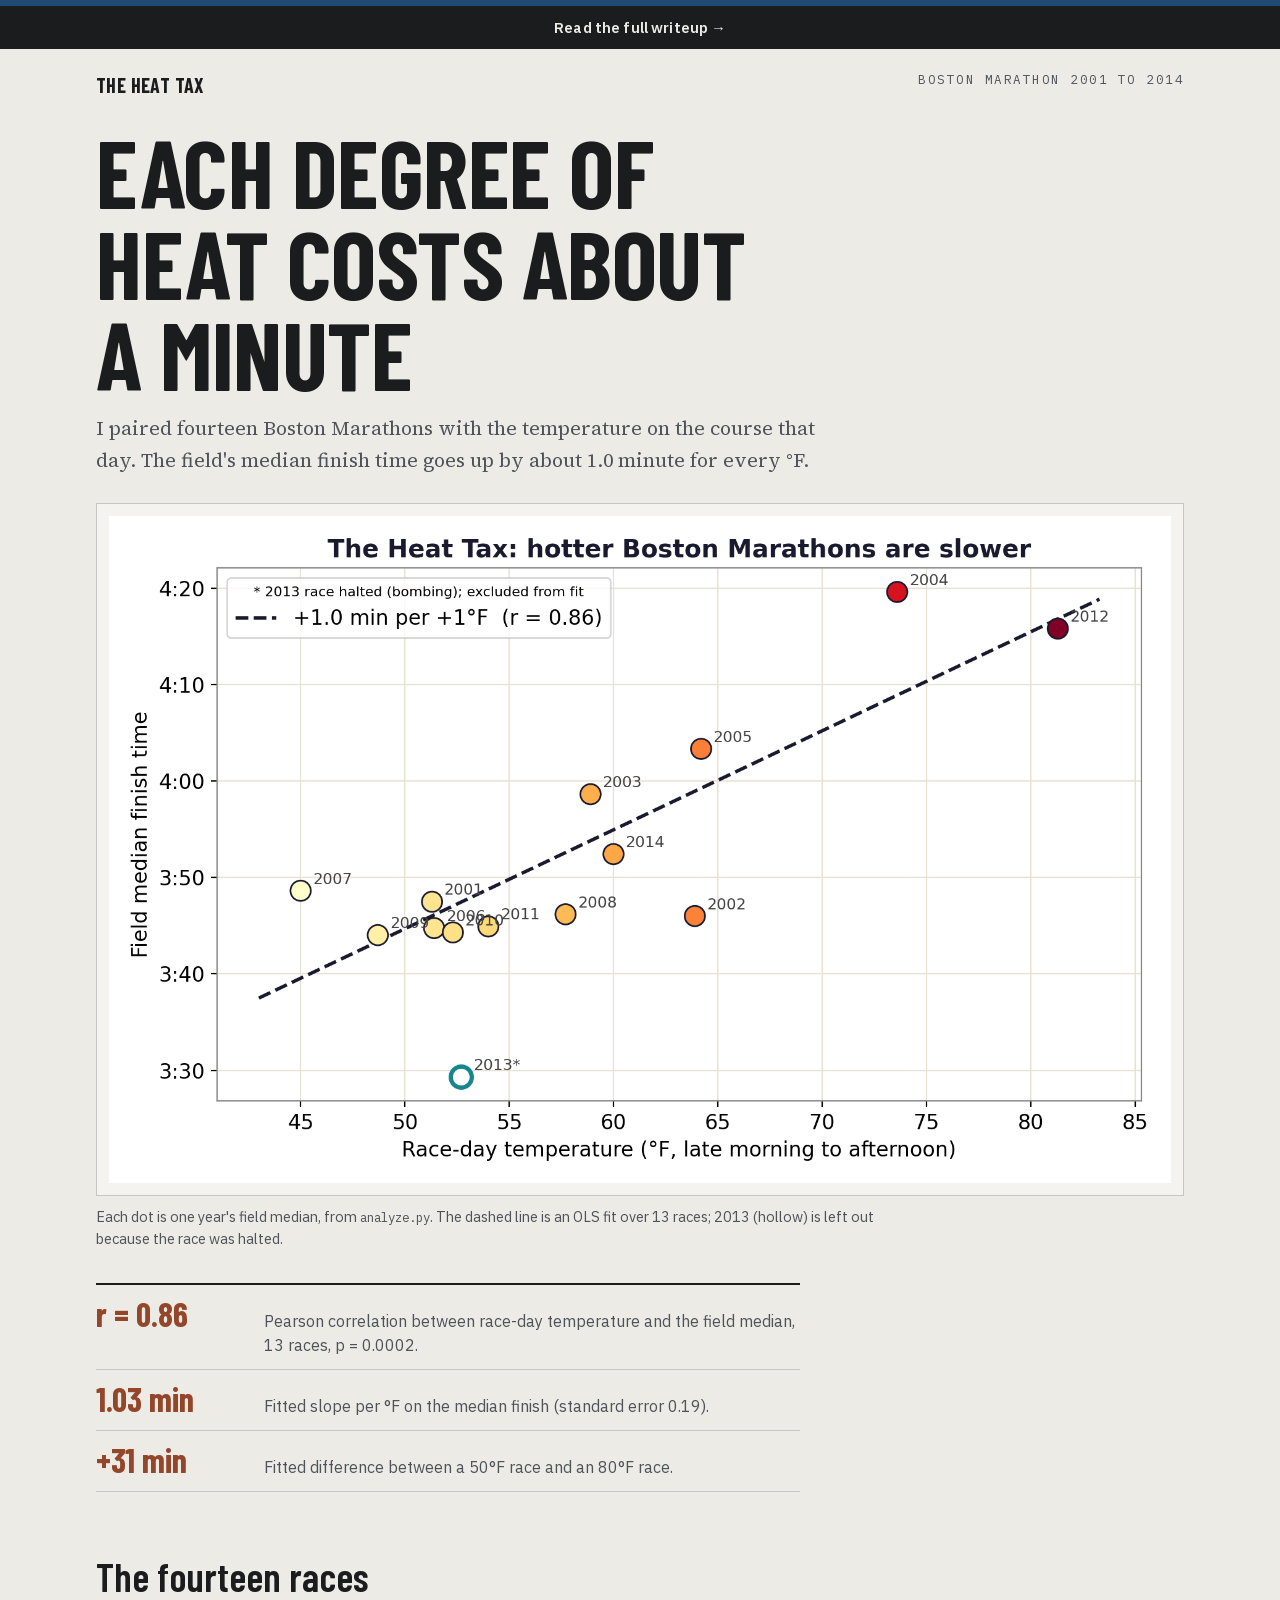
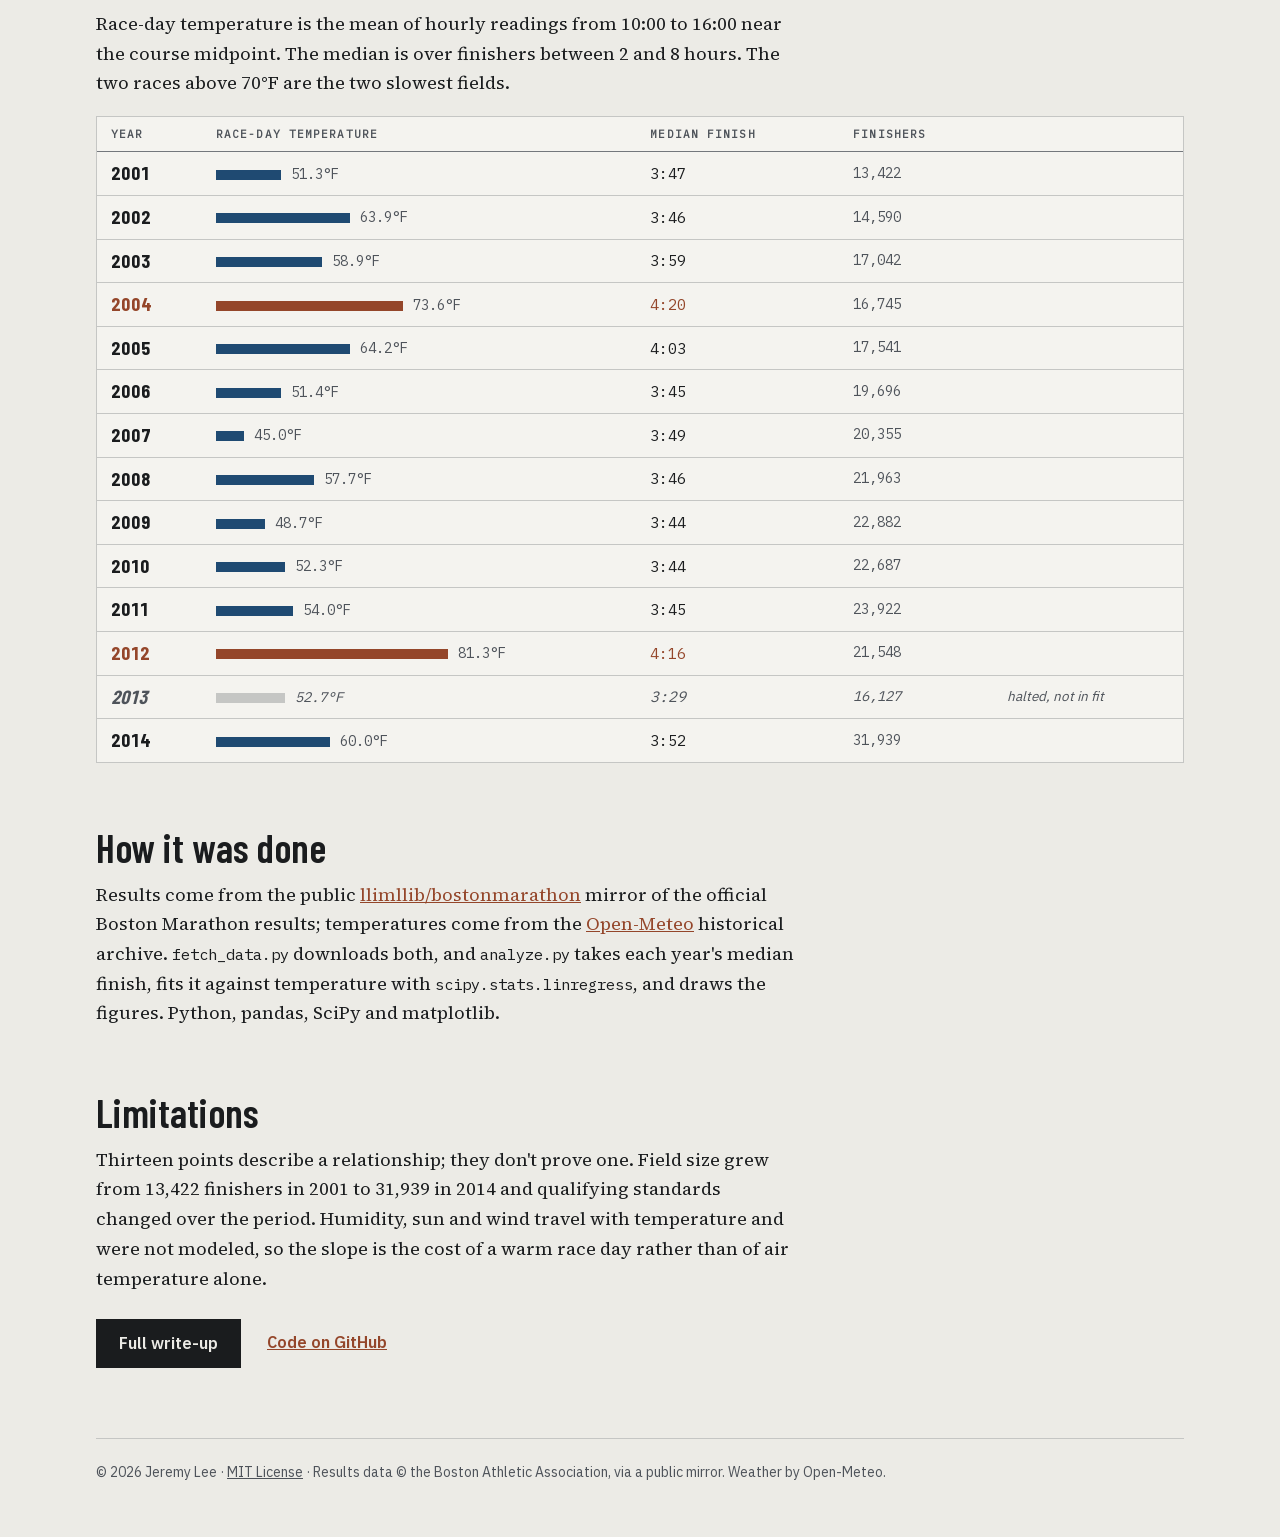
==== commit a444f259: "Refresh README, write-up and pages (road family)" ====
--- a/index.html
+++ b/index.html
@@ -1,98 +1,145 @@
-<!DOCTYPE html>
+<!doctype html>
 <html lang="en">
 <head>
-<meta charset="utf-8"/>
-<meta name="viewport" content="width=device-width, initial-scale=1"/>
-<title>The Heat Tax: how much does temperature slow a marathon?</title>
-<meta name="description" content="Pairing 14 years of Boston Marathon finish times with race-day weather: the field's median time rises about 1 minute for every degree Fahrenheit. A cool 50°F day versus a hot 80°F day costs the typical runner roughly half an hour." />
+<meta charset="utf-8" />
+<meta name="viewport" content="width=device-width, initial-scale=1" />
+<title>The Heat Tax: each degree of race-day heat costs about a minute</title>
+<meta name="description" content="Fourteen Boston Marathons (2001 to 2014) paired with race-day temperature. The field's median finish rises about 1.0 minute per °F (r = 0.86). A 50°F to 80°F swing is worth about 31 minutes." />
+<meta property="og:title" content="The Heat Tax" />
+<meta property="og:description" content="Fourteen Boston Marathons against race-day temperature. Each degree costs the median runner about a minute." />
+<meta property="og:type" content="website" />
+<link rel="stylesheet" href="assets/family.css" />
 <style>
-@font-face{font-family:"Source Serif 4";src:url("fonts/SourceSerif4-400.woff2")format("woff2");font-weight:400;font-display:swap}
-@font-face{font-family:"Source Serif 4";src:url("fonts/SourceSerif4-600.woff2")format("woff2");font-weight:600;font-display:swap}
-@font-face{font-family:"IBM Plex Sans";src:url("fonts/IBMPlexSans-400.woff2")format("woff2");font-weight:400;font-display:swap}
-@font-face{font-family:"IBM Plex Sans";src:url("fonts/IBMPlexSans-600.woff2")format("woff2");font-weight:600;font-display:swap}
-@font-face{font-family:"IBM Plex Mono";src:url("fonts/IBMPlexMono-400.woff2")format("woff2");font-weight:400;font-display:swap}
-
-  :root{--ink:#1C1E1B;--paper:#EDEDE7;--rule:#C6C7BF;--soft:#52564E;--accent:#8C3A1E;--teal:#2C5852;--coral:#6E4A44}
-  *{box-sizing:border-box} html,body{margin:0;padding:0}
-  body{background:var(--paper);color:var(--ink);font-family:"Source Serif 4", "Iowan Old Style", "Palatino Linotype", Palatino, serif;line-height:1.7;font-size:18px}
-  .hero{width:100%;background:#14142b;overflow:hidden}.hero svg{width:100%;height:250px;display:block}
-  .container{max-width:760px;margin:0 auto;padding:40px 24px 80px}
-  .kicker{text-transform:uppercase;letter-spacing:.16em;font-family:"IBM Plex Sans", "Helvetica Neue", Helvetica, Arial, sans-serif;font-size:13px;color:var(--coral);font-weight:700;text-align:center;margin-bottom:14px}
-  h1{font-size:40px;line-height:1.18;text-align:center;margin:0 0 16px}
-  .lede{font-size:21px;color:#33334d;text-align:center;margin:0 auto 6px;max-width:640px}
-  .byline{color:var(--soft);font-style:italic;text-align:center;margin:20px 0 36px}
-  h2{font-size:27px;margin:54px 0 14px;border-bottom:1px solid var(--rule);padding-bottom:8px}
-  p{margin:0 0 18px} a{color:var(--teal)}
-  .stats{display:grid;grid-template-columns:repeat(3,1fr);gap:16px;margin:34px 0}
-  .stat{background:#F5F5F0;border:1px solid var(--rule);border-radius: 0;padding:22px 14px;text-align:center}
-  .stat .n{font-family:"IBM Plex Sans", "Helvetica Neue", Helvetica, Arial, sans-serif;font-size:32px;font-weight:800;color:var(--coral);line-height:1}
-  .stat .l{font-size:13px;color:var(--soft);margin-top:8px;font-family:"IBM Plex Sans", "Helvetica Neue", Helvetica, Arial, sans-serif}
-  figure{margin:32px 0;text-align:center}
-  figure img{max-width:100%;height:auto;border:1px solid var(--rule);border-radius: 0;background:#F5F5F0}
-  figcaption{font-size:14px;color:var(--soft);font-style:italic;margin-top:10px}
-  .findings{background:#F5F5F0;border:1px solid var(--rule);border-radius: 0;padding:22px 30px;margin:30px 0}
-  .findings ul{margin:0;padding-left:20px} .findings li{margin-bottom:11px}
-  .note{background:#F5F5F0;border:1px solid var(--rule);border-left:4px solid var(--teal);border-radius: 0;padding:14px 20px;font-size:14.5px;color:#444;font-family:"IBM Plex Sans", "Helvetica Neue", Helvetica, Arial, sans-serif;margin:24px 0}
-  .footer{text-align:center;color:var(--soft);font-size:14px;margin-top:54px;font-family:"IBM Plex Sans", "Helvetica Neue", Helvetica, Arial, sans-serif}
-  @media(max-width:560px){h1{font-size:30px}.stats{grid-template-columns:1fr}.hero svg{height:190px}}
+  * { box-sizing: border-box; border-radius: 0; }
+  html, body { margin: 0; padding: 0; }
+  body { background: var(--paper); color: var(--ink); font-family: var(--font-head); font-size: 18px; line-height: 1.65;
+          border-top: 6px solid var(--signal-2); -webkit-font-smoothing: antialiased; }
+  a { color: var(--signal); }
+  :focus-visible { outline: 2px solid var(--signal); outline-offset: 3px; }
+  .bar-link { display: block; background: var(--ink); color: var(--paper); text-align: center; padding: 11px 18px;
+               font: 600 14.5px/1.45 var(--font-body); letter-spacing: .01em; text-decoration: none; }
+  .bar-link:hover { background: var(--signal-2); }
+  .wrap { width: min(100% - 2.6rem, 68rem); margin: 0 auto; }
+  .narrow { max-width: 44rem; }
+  .top { display: flex; justify-content: space-between; gap: 12px; flex-wrap: wrap; padding: 22px 0 0;
+          font: 400 12.5px/1.4 var(--font-mono); letter-spacing: .12em; text-transform: uppercase; color: var(--ink-2); }
+  .top b { font-family: var(--font-display); font-weight: 700; font-size: 20px; letter-spacing: .02em; color: var(--ink); }
+  h1 { font-family: var(--font-display); font-weight: 700; text-transform: uppercase; line-height: .95; letter-spacing: -.005em;
+        font-size: clamp(44px, 8vw, 96px); margin: 26px 0 14px; max-width: 16ch; }
+  .lede { font-size: 19.5px; color: var(--ink-2); max-width: 46rem; margin: 0 0 26px; }
+  figure { margin: 0; }
+  .plate { background: var(--panel); border: 1px solid var(--rule); padding: 12px; }
+  .plate img { display: block; width: 100%; height: auto; }
+  figcaption { font: 400 14.5px/1.5 var(--font-body); color: var(--ink-2); margin-top: 10px; max-width: 52rem; }
+  .facts { margin: 34px 0 0; border-top: 2px solid var(--ink); }
+  .facts div { display: grid; grid-template-columns: 9.5rem 1fr; gap: 16px; padding: 12px 0; border-bottom: 1px solid var(--rule); align-items: baseline; }
+  .facts dt { font-family: var(--font-display); font-weight: 700; font-size: 34px; line-height: 1; color: var(--signal); }
+  .facts dd { margin: 0; font: 400 16px/1.5 var(--font-body); color: var(--ink-2); }
+  h2 { font-family: var(--font-display); font-weight: 600; font-size: clamp(28px, 4vw, 40px); line-height: 1.02; margin: 64px 0 12px; }
+  p { margin: 0 0 16px; }
+  .tablewrap { overflow-x: auto; border: 1px solid var(--rule); background: var(--panel); margin-top: 18px; }
+  table { border-collapse: collapse; width: 100%; min-width: 520px; font: 400 15.5px/1.4 var(--font-body); }
+  th { font: 600 11px/1.3 var(--font-mono); letter-spacing: .1em; text-transform: uppercase; color: var(--ink-2); text-align: left; padding: 10px 14px; border-bottom: 1px solid var(--edge); }
+  td { padding: 8px 14px; border-bottom: 1px solid var(--rule); font-variant-numeric: tabular-nums; color: var(--ink-2); }
+  tr:last-child td { border-bottom: 0; }
+  td.y { font-family: var(--font-display); font-weight: 700; font-size: 19px; color: var(--ink); }
+  td.t { width: 40%; }
+  td.t .bar { display: inline-block; height: 10px; background: var(--signal-2); vertical-align: middle; margin-right: 10px; }
+  td.t .tv { font-family: var(--font-mono); font-size: 14px; }
+  td.m { font-family: var(--font-mono); font-size: 15px; color: var(--ink); }
+  td.nf { font-family: var(--font-mono); font-size: 14px; }
+  td.note { font-size: 13.5px; }
+  tr.hot td.y, tr.hot td.m { color: var(--signal); }
+  tr.hot td.t .bar { background: var(--signal); }
+  tr.halt td { color: var(--ink-2); font-style: italic; }
+  tr.halt td.t .bar { background: var(--rule); }
+  .links { display: flex; gap: 12px 26px; flex-wrap: wrap; margin: 26px 0 0; font: 600 16px/1.4 var(--font-body); }
+  .links a.btn { background: var(--ink); color: var(--paper); padding: 12px 22px; text-decoration: none; border: 1px solid var(--ink); }
+  .links a.btn:hover { background: var(--signal-2); border-color: var(--signal-2); }
+  .links a { padding: 12px 0; }
+  footer { margin: 70px 0 0; padding: 22px 0 54px; border-top: 1px solid var(--rule); font: 400 14px/1.6 var(--font-body); color: var(--ink-2); }
+  footer a { color: var(--ink-2); }
+  code { font-family: var(--font-mono); font-size: .86em; }
+  @media (max-width: 560px) {
+    .facts div { grid-template-columns: 1fr; gap: 4px; }
+    .plate { padding: 6px; }
+    body { font-size: 17px; }
+  }
 </style>
 </head>
 <body>
-<a href="overview/" data-overview-link style="display:block;background:#1C1E1B;color:#EDEDE7;text-align:center;padding:11px 18px;font:600 14.5px/1.45 -apple-system,'Helvetica Neue',Arial,sans-serif;letter-spacing:.01em;text-decoration:none">Read the full writeup&nbsp;&rarr;</a>
+<a href="overview/" data-overview-link class="bar-link">Read the full writeup&nbsp;&rarr;</a>
 
-<div class="hero">
-  <svg viewBox="0 0 760 250" preserveAspectRatio="xMidYMid slice" xmlns="http://www.w3.org/2000/svg" role="img" aria-label="A thermometer beside a rising finish-time line">
-    <defs><linearGradient id="bg" x1="0" y1="0" x2="0" y2="1"><stop offset="0" stop-color="#1c1c3d"/><stop offset="1" stop-color="#101025"/></linearGradient>
-      <linearGradient id="merc" x1="0" y1="1" x2="0" y2="0"><stop offset="0" stop-color="#8C3A1E"/><stop offset="1" stop-color="#6E4A44"/></linearGradient></defs>
-    <rect width="760" height="250" fill="url(#bg)"/>
-    <g transform="translate(150,40)"><rect x="-13" y="0" width="26" height="150" rx="13" fill="#2a2a4a"/><rect x="-7" y="40" width="14" height="110" fill="url(#merc)"/><circle cx="0" cy="170" r="26" fill="#6E4A44"/><rect x="-7" y="120" width="14" height="55" fill="#6E4A44"/></g>
-    <g fill="none" stroke="#6E4A44" stroke-width="4"><path d="M300 190 C400 185 470 165 560 130 C610 110 650 95 690 84"/></g>
-    <g fill="#6E4A44"><circle cx="300" cy="190" r="5"/><circle cx="430" cy="172" r="5"/><circle cx="560" cy="130" r="5"/><circle cx="690" cy="84" r="5"/></g>
-    <g font-family="Helvetica Neue,Arial" fill="#cbb98a" font-size="15"><text x="300" y="215">cool / fast</text><text x="600" y="74" fill="#6E4A44">hot / slow</text></g>
-  </svg>
-</div>
-<div class="container">
-  <p class="kicker">Data story · 14 years of Boston Marathons</p>
-  <h1>The Heat Tax</h1>
-  <p class="lede">Every runner knows heat ruins a race. I wanted the price tag, so I paired fourteen Boston Marathons with their race-day weather.</p>
-  <p class="byline">By Jeremy Lee</p>
+<main class="wrap">
+  <div class="top"><b>The Heat Tax</b><span>Boston Marathon 2001 to 2014</span></div>
 
-  <div class="stats">
-    <div class="stat"><div class="n">r = 0.86</div><div class="l">correlation between temperature and field median time</div></div>
-    <div class="stat"><div class="n">~1 min</div><div class="l">slower per extra degree Fahrenheit</div></div>
-    <div class="stat"><div class="n">+31 min</div><div class="l">median cost of a hot 80°F vs cool 50°F day</div></div>
+  <h1>Each degree of heat costs about a minute</h1>
+  <p class="lede">I paired fourteen Boston Marathons with the temperature on the course that day.
+    The field's median finish time goes up by about 1.0 minute for every °F.</p>
+
+  <figure>
+    <div class="plate">
+      <img src="figures/01_temp_vs_time.png" width="1720" height="1080" fetchpriority="high"
+        alt="Scatter of race-day temperature against field median finish time for fourteen Boston Marathons. The dashed fit rises about one minute per degree, r = 0.86; 2012 at 81 degrees and 2004 at 74 degrees sit at the top right, and the halted 2013 race is drawn hollow below the line." />
+    </div>
+    <figcaption>Each dot is one year's field median, from <code>analyze.py</code>. The dashed line is an OLS fit over 13 races; 2013 (hollow) is left out because the race was halted.</figcaption>
+  </figure>
+
+  <div class="narrow">
+    <dl class="facts">
+      <div><dt>r = 0.86</dt><dd>Pearson correlation between race-day temperature and the field median, 13 races, p = 0.0002.</dd></div>
+      <div><dt>1.03 min</dt><dd>Fitted slope per °F on the median finish (standard error 0.19).</dd></div>
+      <div><dt>+31 min</dt><dd>Fitted difference between a 50°F race and an 80°F race.</dd></div>
+    </dl>
+
+    <h2>The fourteen races</h2>
+    <p>Race-day temperature is the mean of hourly readings from 10:00 to 16:00 near the course midpoint.
+      The median is over finishers between 2 and 8 hours. The two races above 70°F are the two slowest fields.</p>
+  </div>
+  <div class="tablewrap">
+    <table>
+      <thead><tr><th>Year</th><th>Race-day temperature</th><th>Median finish</th><th>Finishers</th><th></th></tr></thead>
+      <tbody>
+<tr><td class="y">2001</td><td class="t"><span class="bar" style="width:16%"></span><span class="tv">51.3°F</span></td><td class="m">3:47</td><td class="nf">13,422</td><td class="note"></td></tr>
+<tr><td class="y">2002</td><td class="t"><span class="bar" style="width:33%"></span><span class="tv">63.9°F</span></td><td class="m">3:46</td><td class="nf">14,590</td><td class="note"></td></tr>
+<tr><td class="y">2003</td><td class="t"><span class="bar" style="width:26%"></span><span class="tv">58.9°F</span></td><td class="m">3:59</td><td class="nf">17,042</td><td class="note"></td></tr>
+<tr class="hot"><td class="y">2004</td><td class="t"><span class="bar" style="width:46%"></span><span class="tv">73.6°F</span></td><td class="m">4:20</td><td class="nf">16,745</td><td class="note"></td></tr>
+<tr><td class="y">2005</td><td class="t"><span class="bar" style="width:33%"></span><span class="tv">64.2°F</span></td><td class="m">4:03</td><td class="nf">17,541</td><td class="note"></td></tr>
+<tr><td class="y">2006</td><td class="t"><span class="bar" style="width:16%"></span><span class="tv">51.4°F</span></td><td class="m">3:45</td><td class="nf">19,696</td><td class="note"></td></tr>
+<tr><td class="y">2007</td><td class="t"><span class="bar" style="width:7%"></span><span class="tv">45.0°F</span></td><td class="m">3:49</td><td class="nf">20,355</td><td class="note"></td></tr>
+<tr><td class="y">2008</td><td class="t"><span class="bar" style="width:24%"></span><span class="tv">57.7°F</span></td><td class="m">3:46</td><td class="nf">21,963</td><td class="note"></td></tr>
+<tr><td class="y">2009</td><td class="t"><span class="bar" style="width:12%"></span><span class="tv">48.7°F</span></td><td class="m">3:44</td><td class="nf">22,882</td><td class="note"></td></tr>
+<tr><td class="y">2010</td><td class="t"><span class="bar" style="width:17%"></span><span class="tv">52.3°F</span></td><td class="m">3:44</td><td class="nf">22,687</td><td class="note"></td></tr>
+<tr><td class="y">2011</td><td class="t"><span class="bar" style="width:19%"></span><span class="tv">54.0°F</span></td><td class="m">3:45</td><td class="nf">23,922</td><td class="note"></td></tr>
+<tr class="hot"><td class="y">2012</td><td class="t"><span class="bar" style="width:57%"></span><span class="tv">81.3°F</span></td><td class="m">4:16</td><td class="nf">21,548</td><td class="note"></td></tr>
+<tr class="halt"><td class="y">2013</td><td class="t"><span class="bar" style="width:17%"></span><span class="tv">52.7°F</span></td><td class="m">3:29</td><td class="nf">16,127</td><td class="note">halted, not in fit</td></tr>
+<tr><td class="y">2014</td><td class="t"><span class="bar" style="width:28%"></span><span class="tv">60.0°F</span></td><td class="m">3:52</td><td class="nf">31,939</td><td class="note"></td></tr>
+      </tbody>
+    </table>
   </div>
 
-  <h2>The question</h2>
-  <p>We all know a hot day makes a marathon harder. But "harder" isn't a number. By how many minutes does a degree of temperature actually slow a whole field of runners? Boston is a perfect natural experiment: the same iconic course, run every April, but under wildly different weather, from a chilly 45°F to a brutal 81°F.</p>
+  <div class="narrow">
+    <h2>How it was done</h2>
+    <p>Results come from the public <a href="https://github.com/llimllib/bostonmarathon">llimllib/bostonmarathon</a> mirror of the official
+      Boston Marathon results; temperatures come from the <a href="https://open-meteo.com/">Open-Meteo</a> historical archive.
+      <code>fetch_data.py</code> downloads both, and <code>analyze.py</code> takes each year's median finish, fits it against
+      temperature with <code>scipy.stats.linregress</code>, and draws the figures. Python, pandas, SciPy and matplotlib.</p>
 
-  <h2>What I did</h2>
-  <p>I took the official results of every Boston Marathon from 2001 to 2014 and computed each year's <strong>median finish time</strong>. The time of the runner smack in the middle of the field. Then I pulled the <strong>race-day temperature</strong> for each year from a historical weather archive and put the two side by side.</p>
+    <h2>Limitations</h2>
+    <p>Thirteen points describe a relationship; they don't prove one. Field size grew from 13,422 finishers in 2001 to
+      31,939 in 2014 and qualifying standards changed over the period. Humidity, sun and wind travel with temperature and
+      were not modeled, so the slope is the cost of a warm race day rather than of air temperature alone.</p>
 
-  <h2>Hotter years are clearly slower</h2>
-  <p>The relationship is strong and hard to miss: the warmer the race, the slower the field, with a correlation of <strong>r = 0.86</strong>. The fit works out to roughly <strong>one extra minute on the median finish for every degree Fahrenheit</strong>. The two hottest years on record here, 2012 (81°F) and 2004 (74°F), sit far above everyone else.</p>
-  <figure><img src="figures/01_temp_vs_time.png" alt="Scatter of race-day temperature vs field median finish time with upward trend"><figcaption>Each dot is one Boston Marathon. Hotter races (right) had slower fields (up). 2013 is shown hollow: its race was halted, so it is excluded from the fit.</figcaption></figure>
-
-  <h2>Half an hour, gone</h2>
-  <p>Stretch that across the realistic range and the toll is huge: moving from an ideal 50°F to a sweltering 80°F adds about <strong>31 minutes</strong> to the median runner's day. In the famously hot 2012 race, the median finisher came in around <strong>4:16</strong>, versus roughly <strong>3:44</strong> in cool, fast years.</p>
-  <figure><img src="figures/02_median_by_year.png" alt="Bar chart of median finish time by year, colored and labeled by temperature"><figcaption>Median finish time by year, shaded and labeled by race-day temperature. The hot years (2004, 2012) stand out in red.</figcaption></figure>
-
-  <div class="findings">
-    <h3>The findings</h3>
-    <ul>
-      <li>Race-day temperature and the field's median finish time are strongly correlated: <strong>r = 0.86</strong>.</li>
-      <li>The cost is about <strong>1 minute per °F</strong> on the median finish.</li>
-      <li>Going from a cool 50°F to a hot 80°F adds roughly <strong>31 minutes</strong>.</li>
-      <li>The two hottest years (2012 at 81°F, 2004 at 74°F) were among the slowest; cool years (2009–2011) were the fastest.</li>
-    </ul>
+    <div class="links">
+      <a class="btn" href="overview/">Full write-up</a>
+      <a href="https://github.com/lyhjeremy/marathon-heat-tax">Code on GitHub</a>
+    </div>
   </div>
 
-  <h2>Why it matters</h2>
-  <p>If you're chasing a time goal, a Boston qualifier, a personal best, the forecast may matter as much as your training block. A warm race isn't a small handicap; for the average runner it can be the difference between hitting your goal and missing it by half an hour. Plan your goal pace around the weather, not just the calendar.</p>
-
-  <div class="note"><strong>Data &amp; method:</strong> Official Boston Marathon results 2001–2014 (public mirror: <a href="https://github.com/llimllib/bostonmarathon">llimllib/bostonmarathon</a>); race-day temperatures from the free <a href="https://open-meteo.com/">Open-Meteo</a> historical archive (mean of the 10:00–16:00 window near the course). Median taken over finishers between 2 and 8 hours. 2013 is excluded from the fit because the race was stopped (Boston Marathon bombing), truncating the finisher field. With 14 seasons this is a descriptive relationship, not a controlled experiment. Field size and qualifying standards also shifted over the years, but the heat signal is large and consistent with sports-science studies. Reproduce with <code>fetch_data.py</code> + <code>analyze.py</code> in the <a href="https://github.com/lyhjeremy/marathon-heat-tax">repo</a>.</div>
-
-  <p class="footer">Built with Python (pandas, scipy, matplotlib) · weather by Open-Meteo · © 2026 Jeremy Lee · MIT License · <a href="https://github.com/lyhjeremy/marathon-heat-tax">source on GitHub</a></p>
-</div>
+  <footer>
+    © 2026 Jeremy Lee · <a href="https://github.com/lyhjeremy/marathon-heat-tax/blob/main/LICENSE">MIT License</a> ·
+    Results data © the Boston Athletic Association, via a public mirror. Weather by Open-Meteo.
+  </footer>
+</main>
 </body>
 </html>
--- a/assets/family.css
+++ b/assets/family.css
@@ -0,0 +1,34 @@
+/* Ledger family: road. Generated by make_tokens.py; edit palettes.py, not this. */
+  @font-face{font-family:"Barlow Condensed";src:url("../fonts/BarlowCondensed-600.woff2")format("woff2");font-weight:600;font-style:normal;font-display:swap}
+  @font-face{font-family:"Barlow Condensed";src:url("../fonts/BarlowCondensed-700.woff2")format("woff2");font-weight:700;font-style:normal;font-display:swap}
+  @font-face{font-family:"Source Serif 4";src:url("../fonts/SourceSerif4-400.woff2")format("woff2");font-weight:400;font-display:swap}
+  @font-face{font-family:"Source Serif 4";src:url("../fonts/SourceSerif4-600.woff2")format("woff2");font-weight:600;font-display:swap}
+  @font-face{font-family:"IBM Plex Sans";src:url("../fonts/IBMPlexSans-400.woff2")format("woff2");font-weight:400;font-display:swap}
+  @font-face{font-family:"IBM Plex Sans";src:url("../fonts/IBMPlexSans-600.woff2")format("woff2");font-weight:600;font-display:swap}
+  @font-face{font-family:"IBM Plex Mono";src:url("../fonts/IBMPlexMono-400.woff2")format("woff2");font-weight:400;font-display:swap}
+:root {
+  --paper: #ECEBE6;
+  --panel: #F4F3EF;
+  --ink: #1A1C1E;
+  --ink-2: #4E535A;
+  --rule: #C5C6C4;
+  --edge: #73777C;
+  --signal: #94462A;
+  --signal-2: #1F4A72;
+  --font-display: "Barlow Condensed", "Arial Narrow", sans-serif;
+  --font-head: "Source Serif 4", "Iowan Old Style", "Palatino Linotype", Palatino, serif;
+  --font-body: "IBM Plex Sans", "Helvetica Neue", Helvetica, Arial, sans-serif;
+  --font-mono: "IBM Plex Mono", "SF Mono", Menlo, Consolas, monospace;
+}
+@media (prefers-color-scheme: dark) {
+  :root:not([data-theme="light"]) {
+    --paper: #17191C;
+    --panel: #202327;
+    --ink: #E4E5E3;
+    --ink-2: #A3A8AE;
+    --rule: #383C41;
+    --edge: #6B7076;
+    --signal: #D9906C;
+    --signal-2: #7FA8D3;
+  }
+}
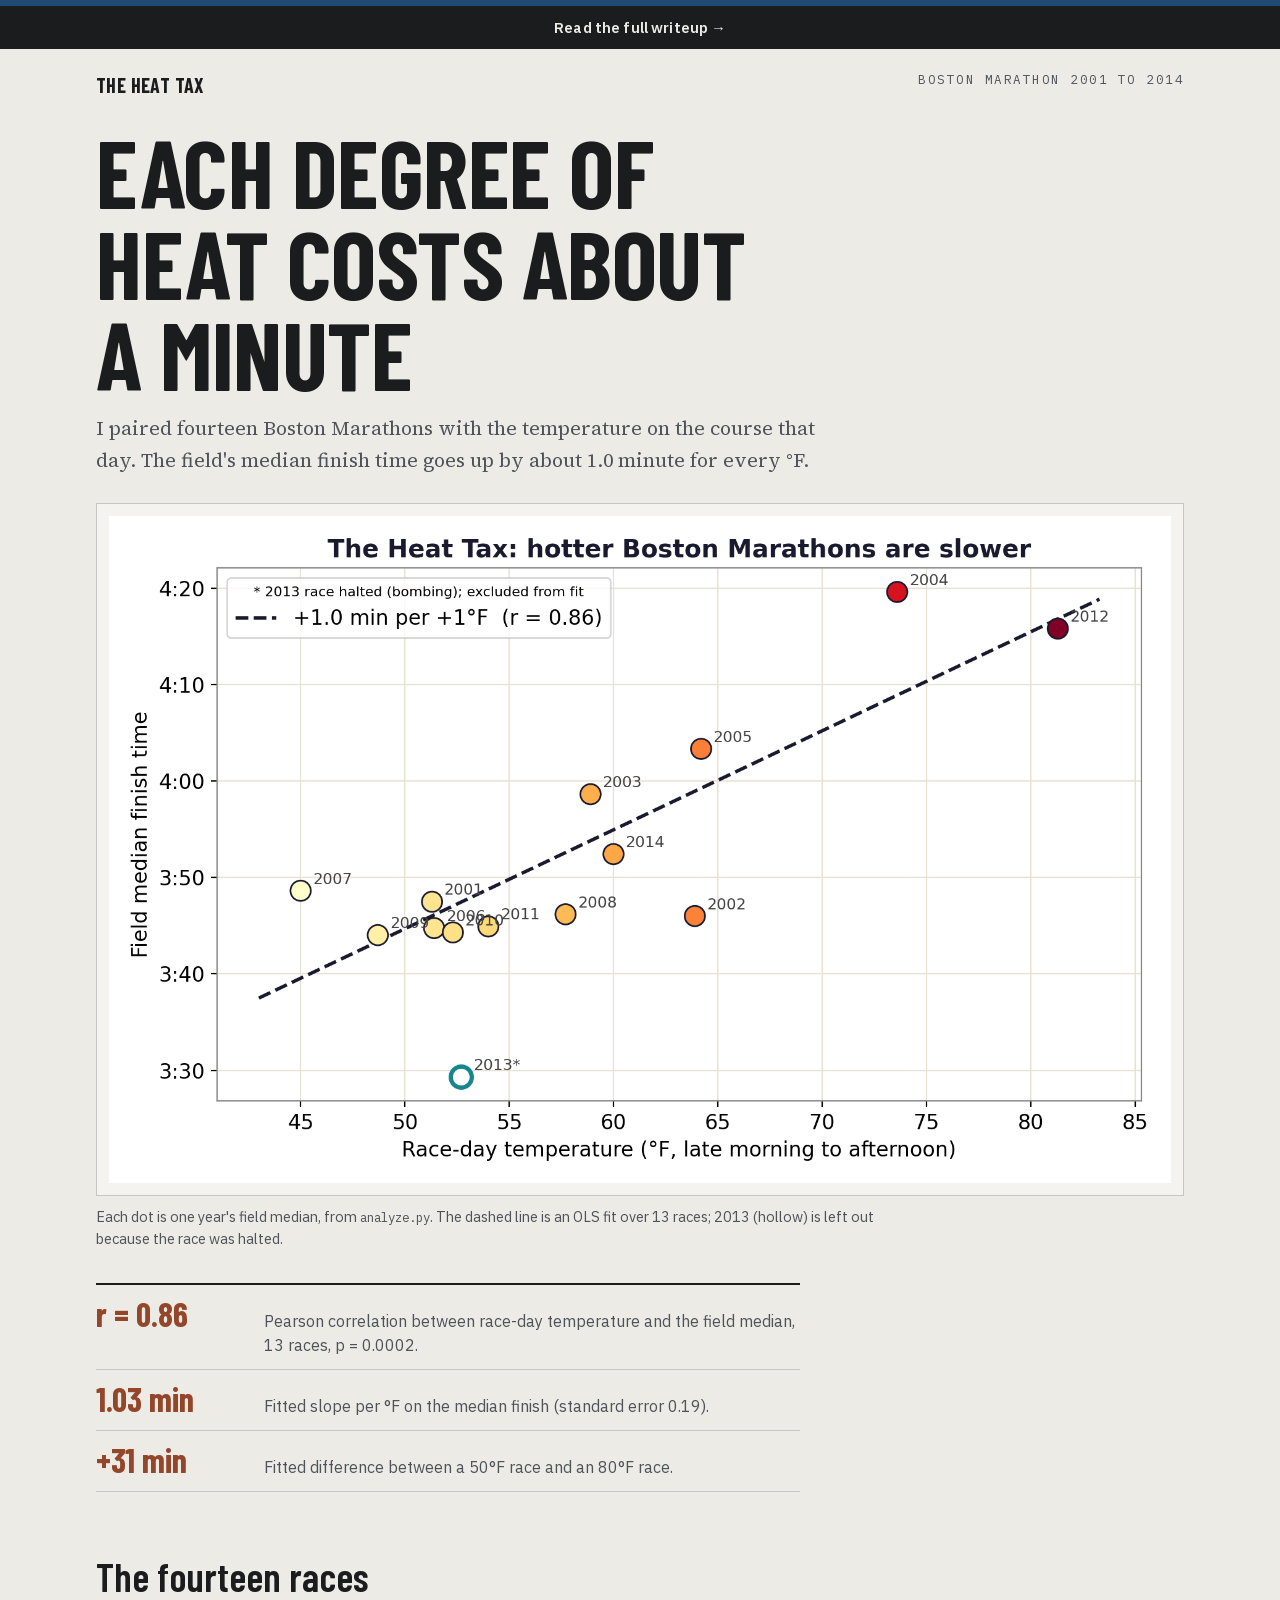
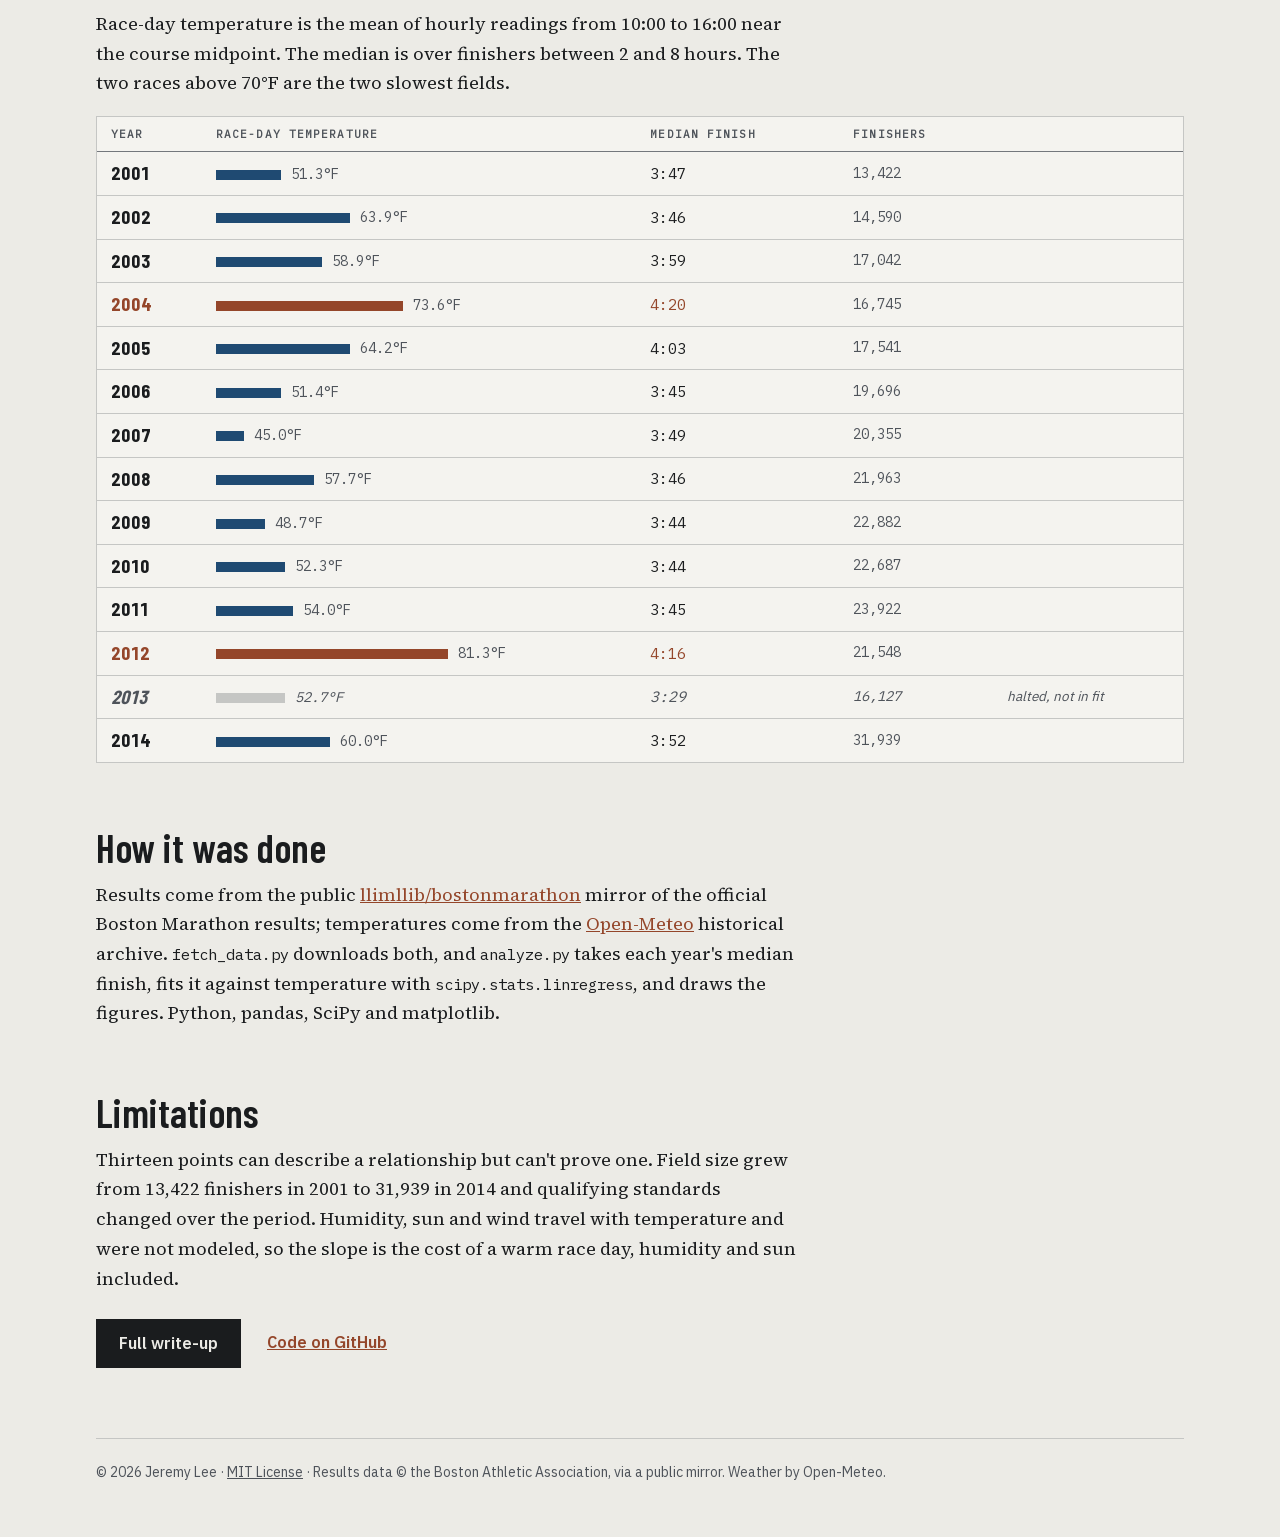
==== commit ce8f6fdf: "Rewrite README and write-up in plainer prose" ====
--- a/index.html
+++ b/index.html
@@ -126,9 +126,9 @@
       temperature with <code>scipy.stats.linregress</code>, and draws the figures. Python, pandas, SciPy and matplotlib.</p>
 
     <h2>Limitations</h2>
-    <p>Thirteen points describe a relationship; they don't prove one. Field size grew from 13,422 finishers in 2001 to
+    <p>Thirteen points can describe a relationship but can't prove one. Field size grew from 13,422 finishers in 2001 to
       31,939 in 2014 and qualifying standards changed over the period. Humidity, sun and wind travel with temperature and
-      were not modeled, so the slope is the cost of a warm race day rather than of air temperature alone.</p>
+      were not modeled, so the slope is the cost of a warm race day, humidity and sun included.</p>
 
     <div class="links">
       <a class="btn" href="overview/">Full write-up</a>
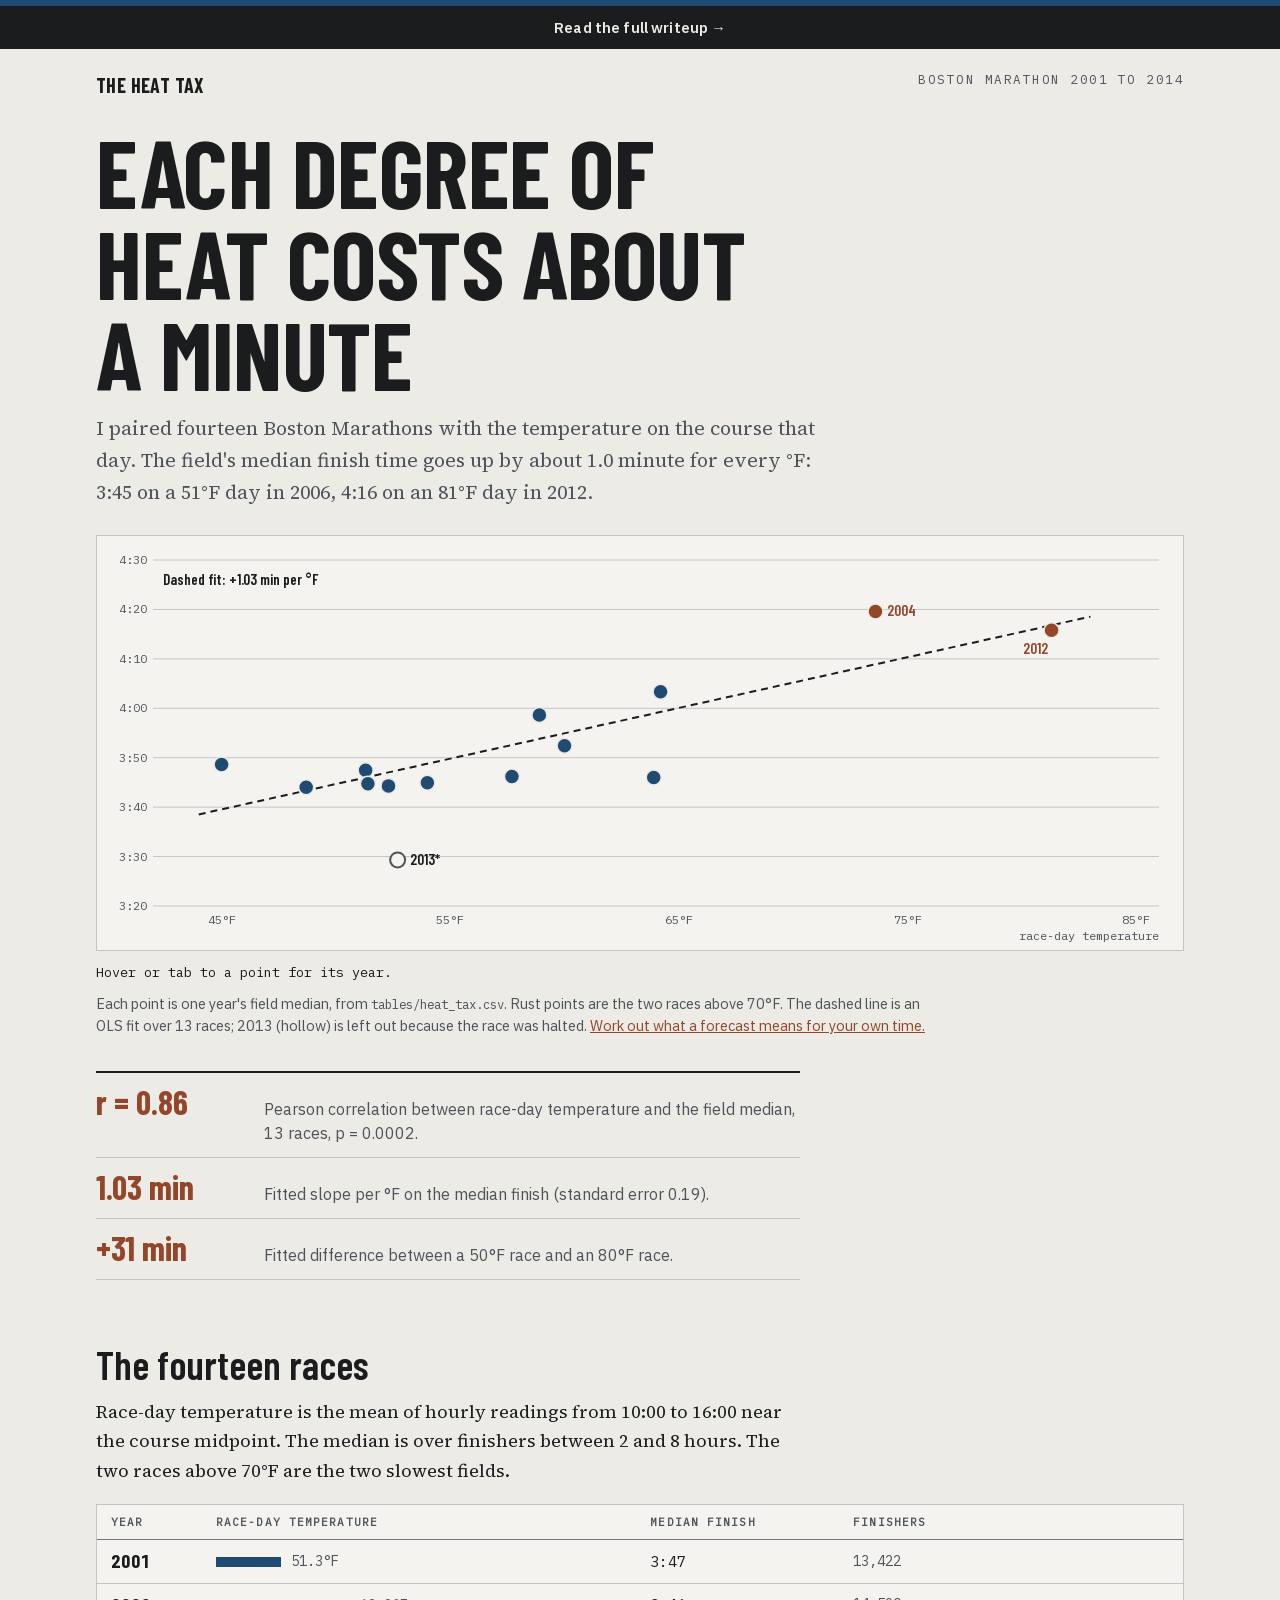
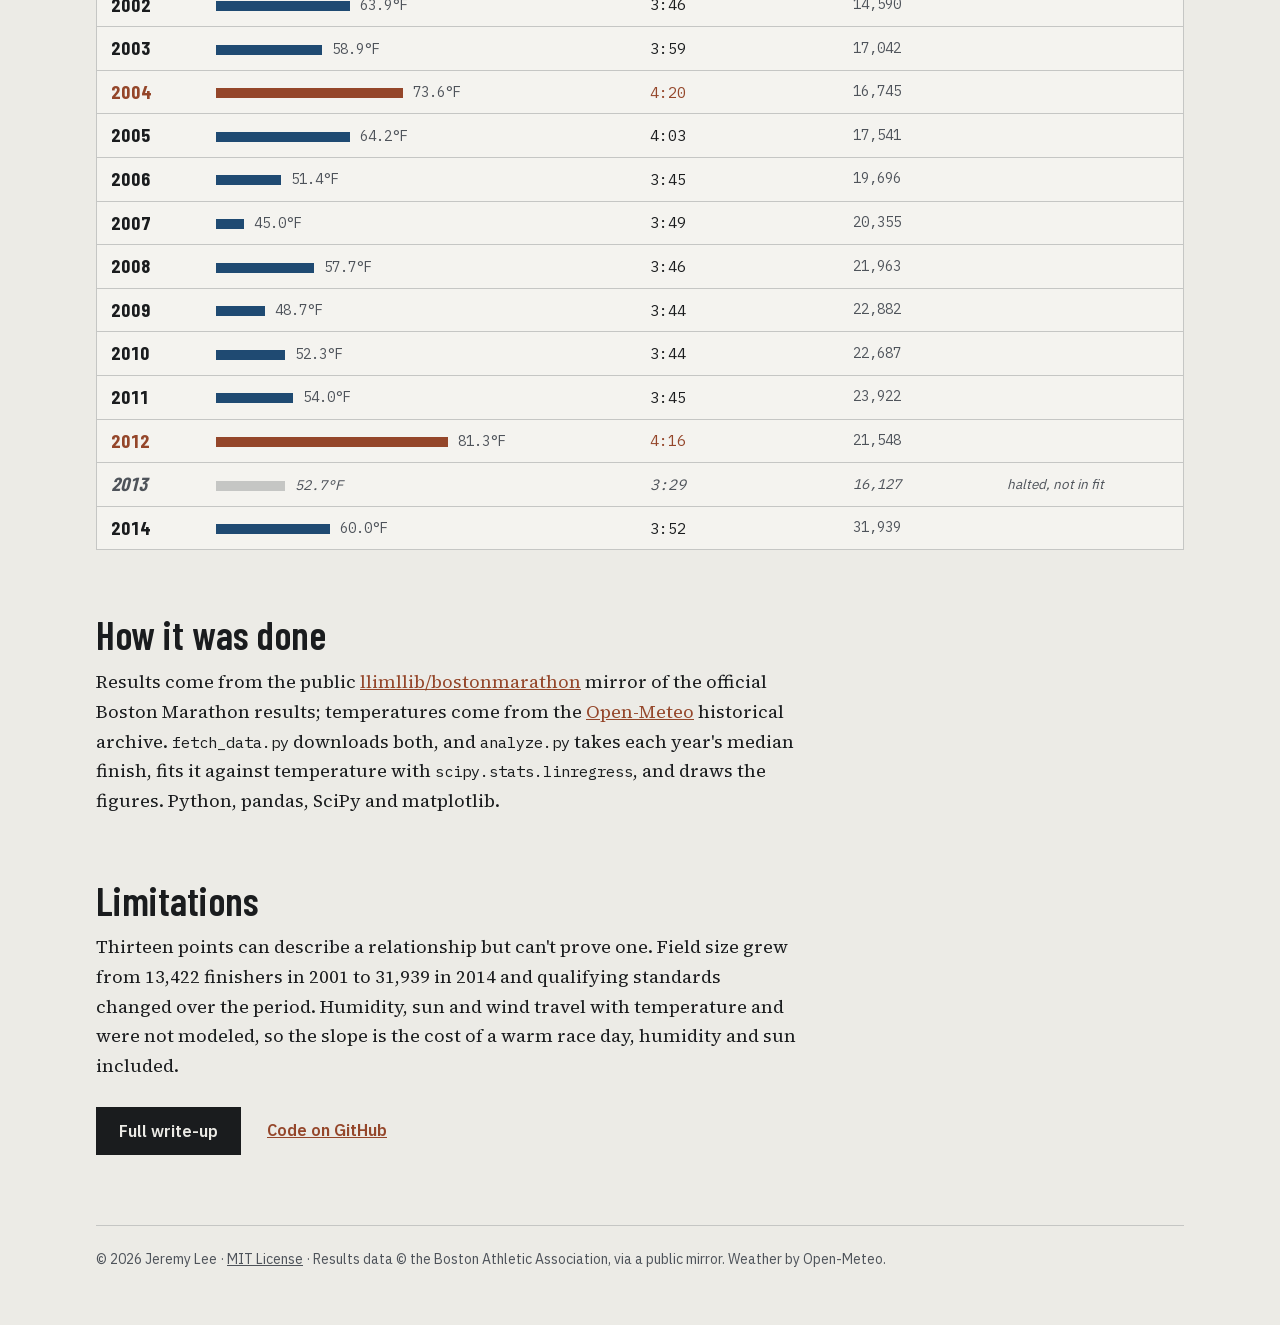
==== commit 9fcba355: "Interactive fit chart and race-day estimator on the heat tax pages The write-up now draws the scatte" ====
--- a/index.html
+++ b/index.html
@@ -57,6 +57,20 @@
   .links a.btn { background: var(--ink); color: var(--paper); padding: 12px 22px; text-decoration: none; border: 1px solid var(--ink); }
   .links a.btn:hover { background: var(--signal-2); border-color: var(--signal-2); }
   .links a { padding: 12px 0; }
+  .chart { border: 1px solid var(--rule); background: var(--panel); padding: 10px 10px 4px; }
+  .chart svg { display: block; width: 100%; height: auto; overflow: visible; }
+  .chart text { font-family: var(--font-mono); font-size: 12px; fill: var(--ink-2); }
+  .chart .grid { stroke: var(--rule); stroke-width: 1; }
+  .chart .fit { stroke: var(--ink); stroke-width: 2; stroke-dasharray: 7 5; fill: none; }
+  .chart .p { stroke: var(--paper); stroke-width: 1.5; cursor: pointer; }
+  .chart .p.cool { fill: var(--signal-2); }
+  .chart .p.hot { fill: var(--signal); }
+  .chart .p.halt { fill: var(--panel); stroke: var(--ink-2); stroke-width: 2; }
+  .chart .p:focus { outline: none; stroke: var(--ink); stroke-width: 3; }
+  .chart .p.sel { stroke: var(--ink); stroke-width: 3; }
+  .chart .lab { fill: var(--ink); font-family: var(--font-display); font-size: 15px; font-weight: 600; }
+  .chart .lab.hot { fill: var(--signal); }
+  .readout { font-family: var(--font-mono); font-size: 13.5px; color: var(--ink); min-height: 1.6em; margin: 10px 0 0; }
   footer { margin: 70px 0 0; padding: 22px 0 54px; border-top: 1px solid var(--rule); font: 400 14px/1.6 var(--font-body); color: var(--ink-2); }
   footer a { color: var(--ink-2); }
   code { font-family: var(--font-mono); font-size: .86em; }
@@ -75,14 +89,15 @@
 
   <h1>Each degree of heat costs about a minute</h1>
   <p class="lede">I paired fourteen Boston Marathons with the temperature on the course that day.
-    The field's median finish time goes up by about 1.0 minute for every °F.</p>
+    The field's median finish time goes up by about 1.0 minute for every °F: 3:45 on a 51°F day in 2006, 4:16 on an 81°F day in 2012.</p>
 
   <figure>
-    <div class="plate">
-      <img src="figures/01_temp_vs_time.png" width="1720" height="1080" fetchpriority="high"
-        alt="Scatter of race-day temperature against field median finish time for fourteen Boston Marathons. The dashed fit rises about one minute per degree, r = 0.86; 2012 at 81 degrees and 2004 at 74 degrees sit at the top right, and the halted 2013 race is drawn hollow below the line." />
-    </div>
-    <figcaption>Each dot is one year's field median, from <code>analyze.py</code>. The dashed line is an OLS fit over 13 races; 2013 (hollow) is left out because the race was halted.</figcaption>
+    <div class="chart" id="fit-chart"></div>
+    <p class="readout" id="fit-read" aria-live="polite">Hover or tab to a point for its year.</p>
+    <noscript><div class="plate"><img src="figures/01_temp_vs_time.png" width="1720" height="1080"
+        alt="Scatter of race-day temperature against field median finish time for fourteen Boston Marathons. The dashed fit rises about one minute per degree, r = 0.86; 2012 at 81 degrees and 2004 at 74 degrees sit at the top right, and the halted 2013 race is drawn hollow below the line." /></div></noscript>
+    <figcaption>Each point is one year's field median, from <code>tables/heat_tax.csv</code>. Rust points are the two races above 70°F. The dashed line is an OLS fit over 13 races; 2013 (hollow) is left out because the race was halted.
+      <a href="overview/#estimate">Work out what a forecast means for your own time.</a></figcaption>
   </figure>
 
   <div class="narrow">
@@ -141,5 +156,38 @@
     Results data © the Boston Athletic Association, via a public mirror. Weather by Open-Meteo.
   </footer>
 </main>
+<script>
+(function () {
+  // year, temp_F, median_min, n  (tables/heat_tax.csv)
+  var D = [[2001,51.3,227.48,13422],[2002,63.9,226.0,14590],[2003,58.9,238.63,17042],[2004,73.6,259.6,16745],[2005,64.2,243.33,17541],[2006,51.4,224.75,19696],[2007,45.0,228.62,20355],[2008,57.7,226.18,21963],[2009,48.7,224.02,22882],[2010,52.3,224.3,22687],[2011,54.0,224.92,23922],[2012,81.3,255.8,21548],[2013,52.7,209.32,16127],[2014,60.0,232.42,31939]];
+  var NS = "http://www.w3.org/2000/svg", box = document.getElementById("fit-chart"), read = document.getElementById("fit-read");
+  function hm(m) { var h = Math.floor(m / 60), r = Math.round(m - h * 60); if (r === 60) { h++; r = 0; } return h + ":" + (r < 10 ? "0" : "") + r; }
+  function el(tag, at, parent, txt) { var e = document.createElementNS(NS, tag); for (var k in at) e.setAttribute(k, at[k]); if (txt != null) e.textContent = txt; if (parent) parent.appendChild(e); return e; }
+  var fit = D.filter(function (r) { return r[0] !== 2013; }), n = fit.length, sx = 0, sy = 0, sxx = 0, sxy = 0;
+  fit.forEach(function (r) { sx += r[1]; sy += r[2]; sxx += r[1] * r[1]; sxy += r[1] * r[2]; });
+  var b = (n * sxy - sx * sy) / (n * sxx - sx * sx), a = (sy - b * sx) / n;
+  function draw() {
+    var W = Math.max(300, box.clientWidth - 20), H = W < 560 ? 300 : 400, L = 46, R = 14, T = 14, B = 40, y0 = 200, y1 = 270;
+    var X = function (v) { return L + (v - 42) / (86 - 42) * (W - L - R); }, Y = function (v) { return T + (y1 - v) / (y1 - y0) * (H - T - B); };
+    box.innerHTML = "";
+    var s = el("svg", { viewBox: "0 0 " + W + " " + H, width: W, height: H, role: "img", "aria-label": "Scatter of race-day temperature against median finish time for fourteen Boston Marathons. The fitted line rises 1.03 minutes per degree; 2004 and 2012 sit top right and 2013 is hollow, below the line." }, box);
+    for (var v = y0; v <= y1; v += 10) { el("line", { class: "grid", x1: L, x2: W - R, y1: Y(v), y2: Y(v) }, s); el("text", { x: L - 6, y: Y(v) + 4, "text-anchor": "end" }, s, hm(v)); }
+    for (var t = 45; t <= 85; t += 10) el("text", { x: X(t), y: H - B + 18, "text-anchor": "middle" }, s, t + "°F");
+    el("text", { x: W - R, y: H - 6, "text-anchor": "end" }, s, "race-day temperature");
+    el("line", { class: "fit", x1: X(44), y1: Y(a + b * 44), x2: X(83), y2: Y(a + b * 83) }, s);
+    D.forEach(function (r) {
+      var cls = r[0] === 2013 ? "halt" : (r[1] > 70 ? "hot" : "cool");
+      var c = el("circle", { class: "p " + cls, cx: X(r[1]), cy: Y(r[2]), r: W < 560 ? 6.5 : 7.5, tabindex: 0, "aria-label": r[0] + ", " + r[1] + " degrees, median " + hm(r[2]) }, s);
+      var show = function () { s.querySelectorAll(".p").forEach(function (p) { p.classList.remove("sel"); }); c.classList.add("sel");
+        read.textContent = r[0] + (r[0] === 2013 ? " (halted)" : "") + "  ·  " + r[1].toFixed(1) + "°F  ·  median " + hm(r[2]) + "  ·  " + r[3].toLocaleString("en-US") + " finishers"; };
+      c.addEventListener("mouseenter", show); c.addEventListener("focus", show); c.addEventListener("click", show);
+      if (r[1] > 70 || r[0] === 2013) el("text", { class: "lab" + (r[1] > 70 ? " hot" : ""), x: X(r[1]) + (r[0] === 2012 ? -4 : 12), y: Y(r[2]) + (r[0] === 2012 ? 24 : 5), "text-anchor": r[0] === 2012 ? "end" : "start" }, s, r[0] === 2013 ? "2013*" : String(r[0]));
+    });
+    el("text", { class: "lab", x: L + 10, y: Y(265) }, s, "Dashed fit: +" + b.toFixed(2) + " min per °F");
+  }
+  var rt; window.addEventListener("resize", function () { clearTimeout(rt); rt = setTimeout(draw, 120); });
+  draw();
+})();
+</script>
 </body>
 </html>
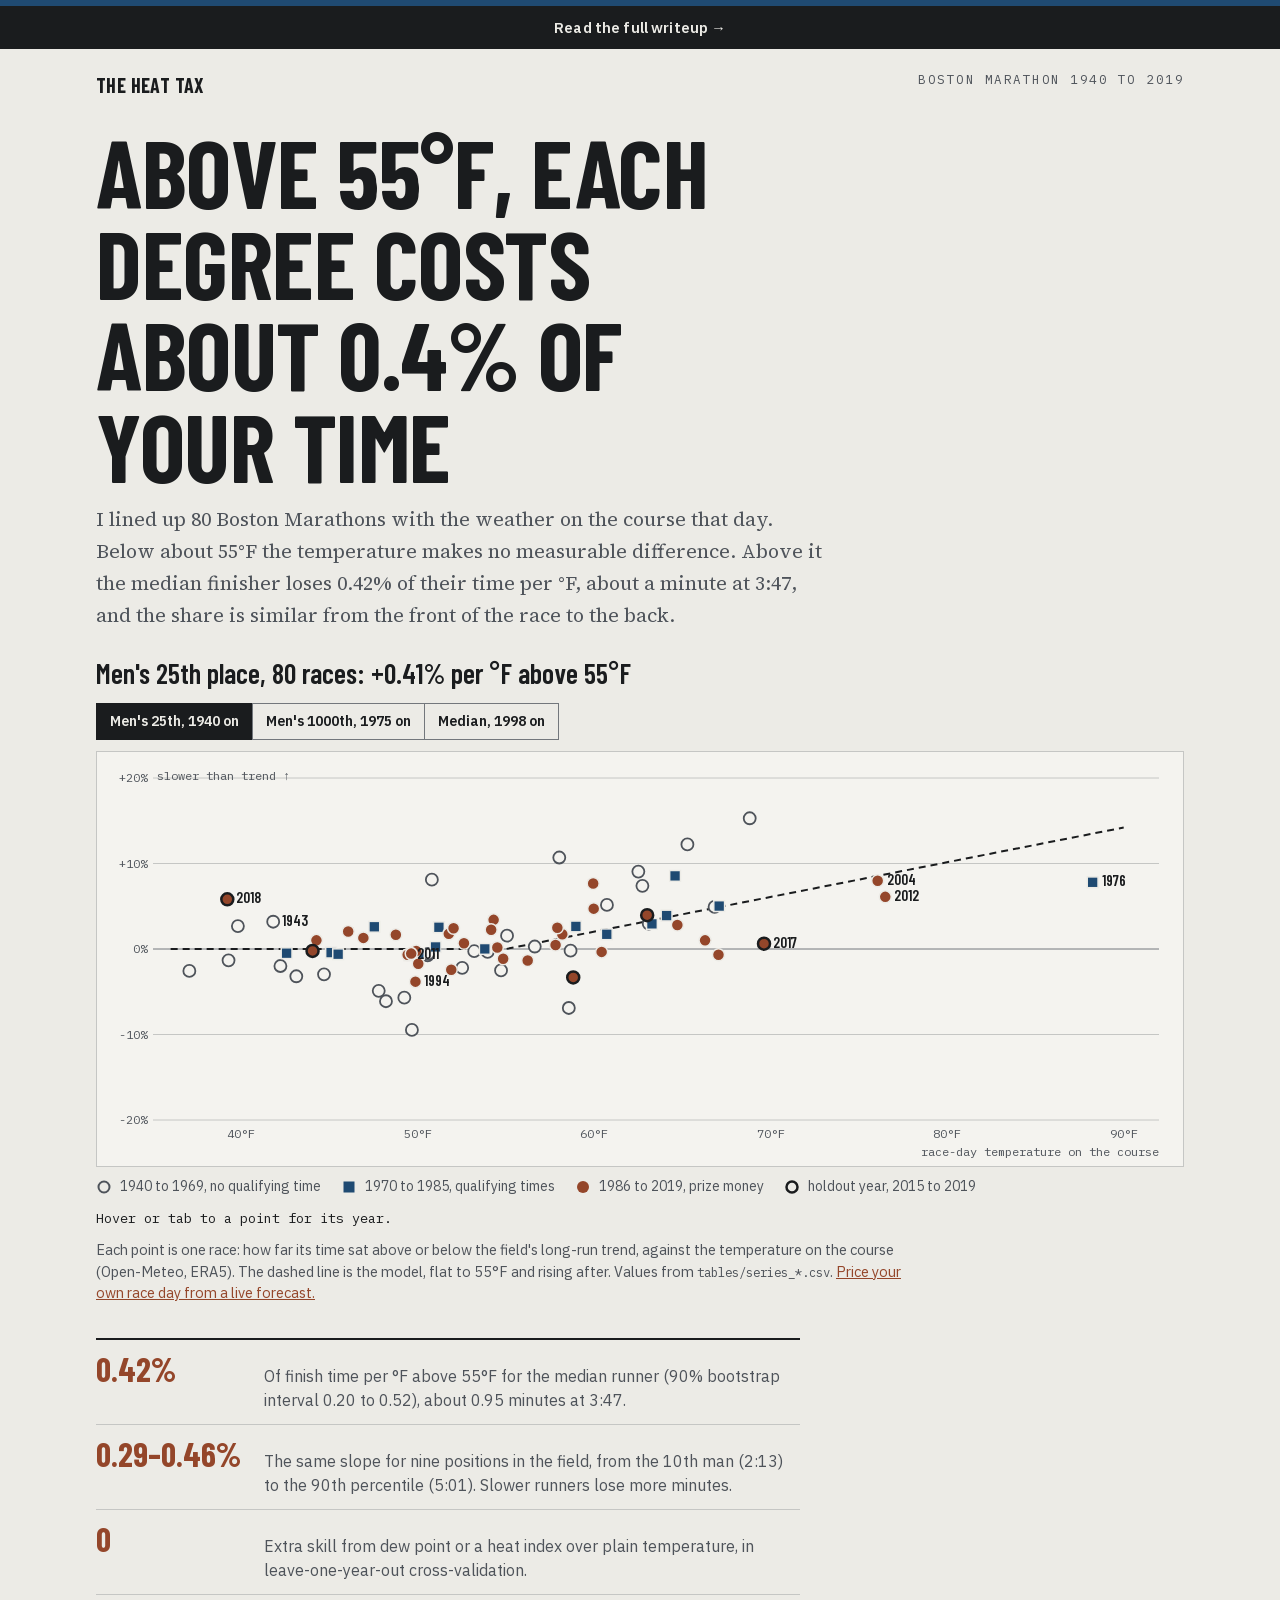
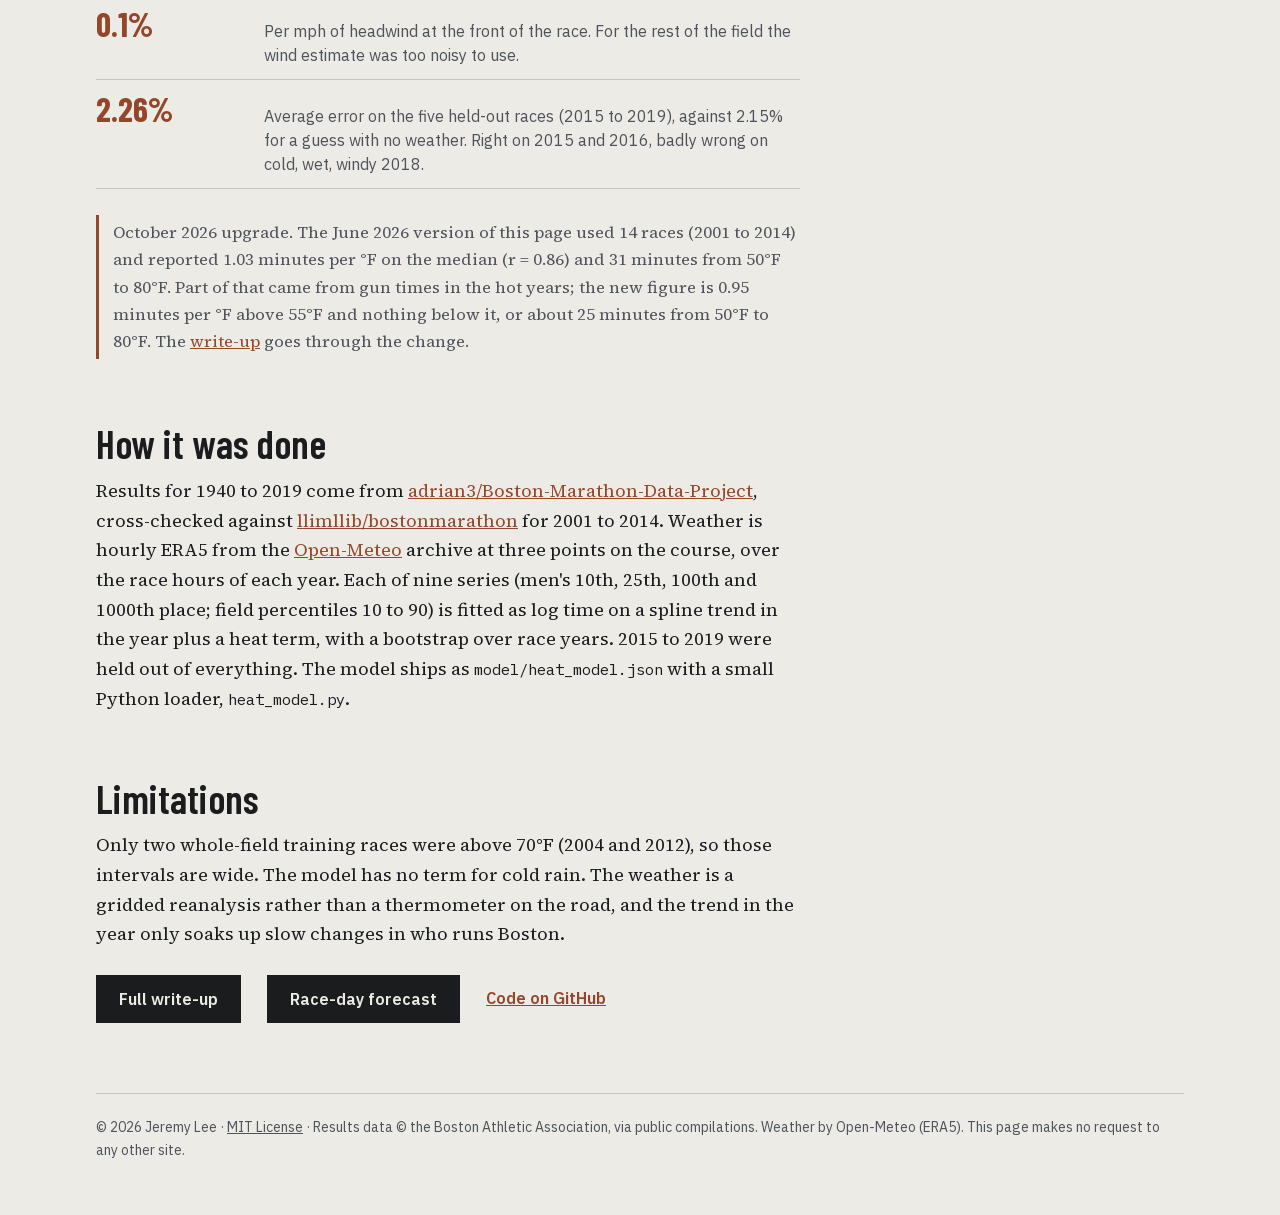
==== commit 592d160a: "Extend the heat study to 80 Boston races with ERA5 weather, a holdout and an exported model Results " ====
--- a/index.html
+++ b/index.html
@@ -3,13 +3,16 @@
 <head>
 <meta charset="utf-8" />
 <meta name="viewport" content="width=device-width, initial-scale=1" />
-<title>The Heat Tax: each degree of race-day heat costs about a minute</title>
-<meta name="description" content="Fourteen Boston Marathons (2001 to 2014) paired with race-day temperature. The field's median finish rises about 1.0 minute per °F (r = 0.86). A 50°F to 80°F swing is worth about 31 minutes." />
+<title>The Heat Tax: 80 Boston Marathons against race-day weather</title>
+<meta name="description" content="80 Boston Marathons (1940 to 2019) against ERA5 race-day weather. Above 55°F the median finisher loses about 0.42% of their time per °F; dew point adds nothing. Includes a live race-day forecast tool." />
 <meta property="og:title" content="The Heat Tax" />
-<meta property="og:description" content="Fourteen Boston Marathons against race-day temperature. Each degree costs the median runner about a minute." />
+<meta property="og:description" content="80 Boston Marathons against race-day weather: above 55°F each degree costs about 0.4% of your finish time." />
 <meta property="og:type" content="website" />
 <link rel="stylesheet" href="assets/family.css" />
+<link rel="stylesheet" href="assets/heat.css" />
 <style>
+  :root { --accent: var(--signal); --accent2: var(--signal-2); --ink2: var(--ink-2); --muted: var(--ink-2); --card: var(--panel);
+          --mono: var(--font-mono); --sans: var(--font-body); --display: var(--font-display); }
   * { box-sizing: border-box; border-radius: 0; }
   html, body { margin: 0; padding: 0; }
   body { background: var(--paper); color: var(--ink); font-family: var(--font-head); font-size: 18px; line-height: 1.65;
@@ -37,40 +40,10 @@
   .facts dd { margin: 0; font: 400 16px/1.5 var(--font-body); color: var(--ink-2); }
   h2 { font-family: var(--font-display); font-weight: 600; font-size: clamp(28px, 4vw, 40px); line-height: 1.02; margin: 64px 0 12px; }
   p { margin: 0 0 16px; }
-  .tablewrap { overflow-x: auto; border: 1px solid var(--rule); background: var(--panel); margin-top: 18px; }
-  table { border-collapse: collapse; width: 100%; min-width: 520px; font: 400 15.5px/1.4 var(--font-body); }
-  th { font: 600 11px/1.3 var(--font-mono); letter-spacing: .1em; text-transform: uppercase; color: var(--ink-2); text-align: left; padding: 10px 14px; border-bottom: 1px solid var(--edge); }
-  td { padding: 8px 14px; border-bottom: 1px solid var(--rule); font-variant-numeric: tabular-nums; color: var(--ink-2); }
-  tr:last-child td { border-bottom: 0; }
-  td.y { font-family: var(--font-display); font-weight: 700; font-size: 19px; color: var(--ink); }
-  td.t { width: 40%; }
-  td.t .bar { display: inline-block; height: 10px; background: var(--signal-2); vertical-align: middle; margin-right: 10px; }
-  td.t .tv { font-family: var(--font-mono); font-size: 14px; }
-  td.m { font-family: var(--font-mono); font-size: 15px; color: var(--ink); }
-  td.nf { font-family: var(--font-mono); font-size: 14px; }
-  td.note { font-size: 13.5px; }
-  tr.hot td.y, tr.hot td.m { color: var(--signal); }
-  tr.hot td.t .bar { background: var(--signal); }
-  tr.halt td { color: var(--ink-2); font-style: italic; }
-  tr.halt td.t .bar { background: var(--rule); }
   .links { display: flex; gap: 12px 26px; flex-wrap: wrap; margin: 26px 0 0; font: 600 16px/1.4 var(--font-body); }
   .links a.btn { background: var(--ink); color: var(--paper); padding: 12px 22px; text-decoration: none; border: 1px solid var(--ink); }
   .links a.btn:hover { background: var(--signal-2); border-color: var(--signal-2); }
   .links a { padding: 12px 0; }
-  .chart { border: 1px solid var(--rule); background: var(--panel); padding: 10px 10px 4px; }
-  .chart svg { display: block; width: 100%; height: auto; overflow: visible; }
-  .chart text { font-family: var(--font-mono); font-size: 12px; fill: var(--ink-2); }
-  .chart .grid { stroke: var(--rule); stroke-width: 1; }
-  .chart .fit { stroke: var(--ink); stroke-width: 2; stroke-dasharray: 7 5; fill: none; }
-  .chart .p { stroke: var(--paper); stroke-width: 1.5; cursor: pointer; }
-  .chart .p.cool { fill: var(--signal-2); }
-  .chart .p.hot { fill: var(--signal); }
-  .chart .p.halt { fill: var(--panel); stroke: var(--ink-2); stroke-width: 2; }
-  .chart .p:focus { outline: none; stroke: var(--ink); stroke-width: 3; }
-  .chart .p.sel { stroke: var(--ink); stroke-width: 3; }
-  .chart .lab { fill: var(--ink); font-family: var(--font-display); font-size: 15px; font-weight: 600; }
-  .chart .lab.hot { fill: var(--signal); }
-  .readout { font-family: var(--font-mono); font-size: 13.5px; color: var(--ink); min-height: 1.6em; margin: 10px 0 0; }
   footer { margin: 70px 0 0; padding: 22px 0 54px; border-top: 1px solid var(--rule); font: 400 14px/1.6 var(--font-body); color: var(--ink-2); }
   footer a { color: var(--ink-2); }
   code { font-family: var(--font-mono); font-size: .86em; }
@@ -79,115 +52,84 @@
     .plate { padding: 6px; }
     body { font-size: 17px; }
   }
+  .note { border-left: 3px solid var(--signal); padding: 4px 0 4px 14px; font-size: 16.5px; color: var(--ink-2); margin: 26px 0 0; }
+  .seg button { font-family: var(--font-body); }
 </style>
 </head>
 <body>
 <a href="overview/" data-overview-link class="bar-link">Read the full writeup&nbsp;&rarr;</a>
 
 <main class="wrap">
-  <div class="top"><b>The Heat Tax</b><span>Boston Marathon 2001 to 2014</span></div>
+  <div class="top"><b>The Heat Tax</b><span>Boston Marathon 1940 to 2019</span></div>
 
-  <h1>Each degree of heat costs about a minute</h1>
-  <p class="lede">I paired fourteen Boston Marathons with the temperature on the course that day.
-    The field's median finish time goes up by about 1.0 minute for every °F: 3:45 on a 51°F day in 2006, 4:16 on an 81°F day in 2012.</p>
+  <h1>Above 55°F, each degree costs about 0.4% of your time</h1>
+  <p class="lede">I lined up 80 Boston Marathons with the weather on the course that day. Below about 55°F the temperature
+    makes no measurable difference. Above it the median finisher loses 0.42% of their time per °F, about a minute at 3:47,
+    and the share is similar from the front of the race to the back.</p>
 
   <figure>
-    <div class="chart" id="fit-chart"></div>
-    <p class="readout" id="fit-read" aria-live="polite">Hover or tab to a point for its year.</p>
-    <noscript><div class="plate"><img src="figures/01_temp_vs_time.png" width="1720" height="1080"
-        alt="Scatter of race-day temperature against field median finish time for fourteen Boston Marathons. The dashed fit rises about one minute per degree, r = 0.86; 2012 at 81 degrees and 2004 at 74 degrees sit at the top right, and the halted 2013 race is drawn hollow below the line." /></div></noscript>
-    <figcaption>Each point is one year's field median, from <code>tables/heat_tax.csv</code>. Rust points are the two races above 70°F. The dashed line is an OLS fit over 13 races; 2013 (hollow) is left out because the race was halted.
-      <a href="overview/#estimate">Work out what a forecast means for your own time.</a></figcaption>
+    <p class="fig-title" id="era-title" aria-live="polite">Men's 25th place</p>
+    <div class="ctl">
+      <div class="seg" id="era-seg" role="group" aria-label="Which part of the field">
+        <button type="button" data-k="men_25th" aria-pressed="true">Men's 25th, 1940 on</button>
+        <button type="button" data-k="men_1000th" aria-pressed="false">Men's 1000th, 1975 on</button>
+        <button type="button" data-k="p50" aria-pressed="false">Median, 1998 on</button>
+      </div>
+    </div>
+    <div class="chart" id="era-chart" data-series="men_25th"></div>
+    <ul class="legend" aria-label="Legend">
+      <li><svg viewBox="0 0 16 16" aria-hidden="true"><circle class="e0" cx="8" cy="8" r="5.5"/></svg>1940 to 1969, no qualifying time</li>
+      <li><svg viewBox="0 0 16 16" aria-hidden="true"><rect class="e1" x="2.5" y="2.5" width="11" height="11"/></svg>1970 to 1985, qualifying times</li>
+      <li><svg viewBox="0 0 16 16" aria-hidden="true"><circle class="e2" cx="8" cy="8" r="6"/></svg>1986 to 2019, prize money</li>
+      <li><svg viewBox="0 0 16 16" aria-hidden="true"><circle class="ho" cx="8" cy="8" r="5.5"/></svg>holdout year, 2015 to 2019</li>
+    </ul>
+    <p class="readout" id="era-read" aria-live="polite">Hover or tab to a point for its year.</p>
+    <noscript><div class="plate"><img src="figures/03_eighty_years.png" width="1376" height="832"
+        alt="Scatter of race-day temperature against men's 25th-place time relative to trend for 80 Boston Marathons, colored by era. Points sit around zero below 55 degrees and rise above it; 1976 at 87 degrees is highest." /></div></noscript>
+    <figcaption>Each point is one race: how far its time sat above or below the field's long-run trend, against the temperature on
+      the course (Open-Meteo, ERA5). The dashed line is the model, flat to 55°F and rising after. Values from <code>tables/series_*.csv</code>.
+      <a href="overview/#forecast">Price your own race day from a live forecast.</a></figcaption>
   </figure>
 
   <div class="narrow">
     <dl class="facts">
-      <div><dt>r = 0.86</dt><dd>Pearson correlation between race-day temperature and the field median, 13 races, p = 0.0002.</dd></div>
-      <div><dt>1.03 min</dt><dd>Fitted slope per °F on the median finish (standard error 0.19).</dd></div>
-      <div><dt>+31 min</dt><dd>Fitted difference between a 50°F race and an 80°F race.</dd></div>
+      <div><dt>0.42%</dt><dd>Of finish time per °F above 55°F for the median runner (90% bootstrap interval 0.20 to 0.52), about 0.95 minutes at 3:47.</dd></div>
+      <div><dt>0.29&ndash;0.46%</dt><dd>The same slope for nine positions in the field, from the 10th man (2:13) to the 90th percentile (5:01). Slower runners lose more minutes.</dd></div>
+      <div><dt>0</dt><dd>Extra skill from dew point or a heat index over plain temperature, in leave-one-year-out cross-validation.</dd></div>
+      <div><dt>0.1%</dt><dd>Per mph of headwind at the front of the race. For the rest of the field the wind estimate was too noisy to use.</dd></div>
+      <div><dt>2.26%</dt><dd>Average error on the five held-out races (2015 to 2019), against 2.15% for a guess with no weather. Right on 2015 and 2016, badly wrong on cold, wet, windy 2018.</dd></div>
     </dl>
 
-    <h2>The fourteen races</h2>
-    <p>Race-day temperature is the mean of hourly readings from 10:00 to 16:00 near the course midpoint.
-      The median is over finishers between 2 and 8 hours. The two races above 70°F are the two slowest fields.</p>
-  </div>
-  <div class="tablewrap">
-    <table>
-      <thead><tr><th>Year</th><th>Race-day temperature</th><th>Median finish</th><th>Finishers</th><th></th></tr></thead>
-      <tbody>
-<tr><td class="y">2001</td><td class="t"><span class="bar" style="width:16%"></span><span class="tv">51.3°F</span></td><td class="m">3:47</td><td class="nf">13,422</td><td class="note"></td></tr>
-<tr><td class="y">2002</td><td class="t"><span class="bar" style="width:33%"></span><span class="tv">63.9°F</span></td><td class="m">3:46</td><td class="nf">14,590</td><td class="note"></td></tr>
-<tr><td class="y">2003</td><td class="t"><span class="bar" style="width:26%"></span><span class="tv">58.9°F</span></td><td class="m">3:59</td><td class="nf">17,042</td><td class="note"></td></tr>
-<tr class="hot"><td class="y">2004</td><td class="t"><span class="bar" style="width:46%"></span><span class="tv">73.6°F</span></td><td class="m">4:20</td><td class="nf">16,745</td><td class="note"></td></tr>
-<tr><td class="y">2005</td><td class="t"><span class="bar" style="width:33%"></span><span class="tv">64.2°F</span></td><td class="m">4:03</td><td class="nf">17,541</td><td class="note"></td></tr>
-<tr><td class="y">2006</td><td class="t"><span class="bar" style="width:16%"></span><span class="tv">51.4°F</span></td><td class="m">3:45</td><td class="nf">19,696</td><td class="note"></td></tr>
-<tr><td class="y">2007</td><td class="t"><span class="bar" style="width:7%"></span><span class="tv">45.0°F</span></td><td class="m">3:49</td><td class="nf">20,355</td><td class="note"></td></tr>
-<tr><td class="y">2008</td><td class="t"><span class="bar" style="width:24%"></span><span class="tv">57.7°F</span></td><td class="m">3:46</td><td class="nf">21,963</td><td class="note"></td></tr>
-<tr><td class="y">2009</td><td class="t"><span class="bar" style="width:12%"></span><span class="tv">48.7°F</span></td><td class="m">3:44</td><td class="nf">22,882</td><td class="note"></td></tr>
-<tr><td class="y">2010</td><td class="t"><span class="bar" style="width:17%"></span><span class="tv">52.3°F</span></td><td class="m">3:44</td><td class="nf">22,687</td><td class="note"></td></tr>
-<tr><td class="y">2011</td><td class="t"><span class="bar" style="width:19%"></span><span class="tv">54.0°F</span></td><td class="m">3:45</td><td class="nf">23,922</td><td class="note"></td></tr>
-<tr class="hot"><td class="y">2012</td><td class="t"><span class="bar" style="width:57%"></span><span class="tv">81.3°F</span></td><td class="m">4:16</td><td class="nf">21,548</td><td class="note"></td></tr>
-<tr class="halt"><td class="y">2013</td><td class="t"><span class="bar" style="width:17%"></span><span class="tv">52.7°F</span></td><td class="m">3:29</td><td class="nf">16,127</td><td class="note">halted, not in fit</td></tr>
-<tr><td class="y">2014</td><td class="t"><span class="bar" style="width:28%"></span><span class="tv">60.0°F</span></td><td class="m">3:52</td><td class="nf">31,939</td><td class="note"></td></tr>
-      </tbody>
-    </table>
-  </div>
+    <p class="note">October 2026 upgrade. The June 2026 version of this page used 14 races (2001 to 2014) and reported 1.03 minutes per °F
+      on the median (r = 0.86) and 31 minutes from 50°F to 80°F. Part of that came from gun times in the hot years; the new figure is
+      0.95 minutes per °F above 55°F and nothing below it, or about 25 minutes from 50°F to 80°F. The
+      <a href="overview/">write-up</a> goes through the change.</p>
 
-  <div class="narrow">
     <h2>How it was done</h2>
-    <p>Results come from the public <a href="https://github.com/llimllib/bostonmarathon">llimllib/bostonmarathon</a> mirror of the official
-      Boston Marathon results; temperatures come from the <a href="https://open-meteo.com/">Open-Meteo</a> historical archive.
-      <code>fetch_data.py</code> downloads both, and <code>analyze.py</code> takes each year's median finish, fits it against
-      temperature with <code>scipy.stats.linregress</code>, and draws the figures. Python, pandas, SciPy and matplotlib.</p>
+    <p>Results for 1940 to 2019 come from <a href="https://github.com/adrian3/Boston-Marathon-Data-Project">adrian3/Boston-Marathon-Data-Project</a>,
+      cross-checked against <a href="https://github.com/llimllib/bostonmarathon">llimllib/bostonmarathon</a> for 2001 to 2014. Weather is hourly
+      ERA5 from the <a href="https://open-meteo.com/">Open-Meteo</a> archive at three points on the course, over the race hours of each year.
+      Each of nine series (men's 10th, 25th, 100th and 1000th place; field percentiles 10 to 90) is fitted as log time on a spline trend in the
+      year plus a heat term, with a bootstrap over race years. 2015 to 2019 were held out of everything. The model ships as
+      <code>model/heat_model.json</code> with a small Python loader, <code>heat_model.py</code>.</p>
 
     <h2>Limitations</h2>
-    <p>Thirteen points can describe a relationship but can't prove one. Field size grew from 13,422 finishers in 2001 to
-      31,939 in 2014 and qualifying standards changed over the period. Humidity, sun and wind travel with temperature and
-      were not modeled, so the slope is the cost of a warm race day, humidity and sun included.</p>
+    <p>Only two whole-field training races were above 70°F (2004 and 2012), so those intervals are wide. The model has no term for cold rain.
+      The weather is a gridded reanalysis rather than a thermometer on the road, and the trend in the year only soaks up slow changes in who runs Boston.</p>
 
     <div class="links">
       <a class="btn" href="overview/">Full write-up</a>
+      <a class="btn" href="overview/#forecast">Race-day forecast</a>
       <a href="https://github.com/lyhjeremy/marathon-heat-tax">Code on GitHub</a>
     </div>
   </div>
 
   <footer>
     © 2026 Jeremy Lee · <a href="https://github.com/lyhjeremy/marathon-heat-tax/blob/main/LICENSE">MIT License</a> ·
-    Results data © the Boston Athletic Association, via a public mirror. Weather by Open-Meteo.
+    Results data © the Boston Athletic Association, via public compilations. Weather by Open-Meteo (ERA5). This page makes no request to any other site.
   </footer>
 </main>
-<script>
-(function () {
-  // year, temp_F, median_min, n  (tables/heat_tax.csv)
-  var D = [[2001,51.3,227.48,13422],[2002,63.9,226.0,14590],[2003,58.9,238.63,17042],[2004,73.6,259.6,16745],[2005,64.2,243.33,17541],[2006,51.4,224.75,19696],[2007,45.0,228.62,20355],[2008,57.7,226.18,21963],[2009,48.7,224.02,22882],[2010,52.3,224.3,22687],[2011,54.0,224.92,23922],[2012,81.3,255.8,21548],[2013,52.7,209.32,16127],[2014,60.0,232.42,31939]];
-  var NS = "http://www.w3.org/2000/svg", box = document.getElementById("fit-chart"), read = document.getElementById("fit-read");
-  function hm(m) { var h = Math.floor(m / 60), r = Math.round(m - h * 60); if (r === 60) { h++; r = 0; } return h + ":" + (r < 10 ? "0" : "") + r; }
-  function el(tag, at, parent, txt) { var e = document.createElementNS(NS, tag); for (var k in at) e.setAttribute(k, at[k]); if (txt != null) e.textContent = txt; if (parent) parent.appendChild(e); return e; }
-  var fit = D.filter(function (r) { return r[0] !== 2013; }), n = fit.length, sx = 0, sy = 0, sxx = 0, sxy = 0;
-  fit.forEach(function (r) { sx += r[1]; sy += r[2]; sxx += r[1] * r[1]; sxy += r[1] * r[2]; });
-  var b = (n * sxy - sx * sy) / (n * sxx - sx * sx), a = (sy - b * sx) / n;
-  function draw() {
-    var W = Math.max(300, box.clientWidth - 20), H = W < 560 ? 300 : 400, L = 46, R = 14, T = 14, B = 40, y0 = 200, y1 = 270;
-    var X = function (v) { return L + (v - 42) / (86 - 42) * (W - L - R); }, Y = function (v) { return T + (y1 - v) / (y1 - y0) * (H - T - B); };
-    box.innerHTML = "";
-    var s = el("svg", { viewBox: "0 0 " + W + " " + H, width: W, height: H, role: "img", "aria-label": "Scatter of race-day temperature against median finish time for fourteen Boston Marathons. The fitted line rises 1.03 minutes per degree; 2004 and 2012 sit top right and 2013 is hollow, below the line." }, box);
-    for (var v = y0; v <= y1; v += 10) { el("line", { class: "grid", x1: L, x2: W - R, y1: Y(v), y2: Y(v) }, s); el("text", { x: L - 6, y: Y(v) + 4, "text-anchor": "end" }, s, hm(v)); }
-    for (var t = 45; t <= 85; t += 10) el("text", { x: X(t), y: H - B + 18, "text-anchor": "middle" }, s, t + "°F");
-    el("text", { x: W - R, y: H - 6, "text-anchor": "end" }, s, "race-day temperature");
-    el("line", { class: "fit", x1: X(44), y1: Y(a + b * 44), x2: X(83), y2: Y(a + b * 83) }, s);
-    D.forEach(function (r) {
-      var cls = r[0] === 2013 ? "halt" : (r[1] > 70 ? "hot" : "cool");
-      var c = el("circle", { class: "p " + cls, cx: X(r[1]), cy: Y(r[2]), r: W < 560 ? 6.5 : 7.5, tabindex: 0, "aria-label": r[0] + ", " + r[1] + " degrees, median " + hm(r[2]) }, s);
-      var show = function () { s.querySelectorAll(".p").forEach(function (p) { p.classList.remove("sel"); }); c.classList.add("sel");
-        read.textContent = r[0] + (r[0] === 2013 ? " (halted)" : "") + "  ·  " + r[1].toFixed(1) + "°F  ·  median " + hm(r[2]) + "  ·  " + r[3].toLocaleString("en-US") + " finishers"; };
-      c.addEventListener("mouseenter", show); c.addEventListener("focus", show); c.addEventListener("click", show);
-      if (r[1] > 70 || r[0] === 2013) el("text", { class: "lab" + (r[1] > 70 ? " hot" : ""), x: X(r[1]) + (r[0] === 2012 ? -4 : 12), y: Y(r[2]) + (r[0] === 2012 ? 24 : 5), "text-anchor": r[0] === 2012 ? "end" : "start" }, s, r[0] === 2013 ? "2013*" : String(r[0]));
-    });
-    el("text", { class: "lab", x: L + 10, y: Y(265) }, s, "Dashed fit: +" + b.toFixed(2) + " min per °F");
-  }
-  var rt; window.addEventListener("resize", function () { clearTimeout(rt); rt = setTimeout(draw, 120); });
-  draw();
-})();
-</script>
+<script src="assets/heat_data.js"></script>
+<script src="assets/heat.js"></script>
 </body>
 </html>
--- a/assets/heat.css
+++ b/assets/heat.css
@@ -0,0 +1,96 @@
+/* Charts and the forecast tool. Uses the overview builder's variable names
+   (--accent, --accent2, --ink, --ink2, --muted, --card, --rule, --edge, --paper,
+   --mono, --sans, --display); the landing page maps its own tokens onto these. */
+.fig-title { font-family: var(--display); font-weight: 600; font-size: clamp(22px, 2.8vw, 28px); line-height: 1.1; margin: 0 0 4px; color: var(--ink); }
+.ctl { display: flex; flex-wrap: wrap; gap: 10px 18px; align-items: center; margin: 14px 0 12px; font-family: var(--sans); font-size: 14.5px; color: var(--ink2); }
+.seg { display: inline-flex; flex-wrap: wrap; }
+.seg button { font: 600 14px/1.2 var(--sans); padding: 9px 13px; border: 1px solid var(--edge); background: transparent; color: var(--ink); cursor: pointer; margin: 0 -1px -1px 0; }
+.seg button[aria-pressed="true"] { background: var(--ink); color: var(--paper); border-color: var(--ink); }
+.ctl select { font: 400 15px/1.3 var(--sans); padding: 8px 10px; border: 1px solid var(--edge); background: var(--paper); color: var(--ink); }
+.chart { border: 1px solid var(--rule); background: var(--card); padding: 10px 10px 4px; }
+.chart svg { display: block; width: 100%; height: auto; overflow: visible; }
+.chart text { font-family: var(--mono); font-size: 12px; fill: var(--muted); }
+.chart text.sub { font-size: 11px; }
+.chart .grid { stroke: var(--rule); stroke-width: 1; }
+.chart .grid.zero { stroke: var(--edge); }
+.chart .fit { stroke: var(--ink); stroke-width: 2; stroke-dasharray: 7 5; fill: none; }
+.chart .ci { stroke: var(--ink2); stroke-width: 2; }
+.chart .mk { cursor: pointer; stroke: var(--paper); stroke-width: 1.5; }
+.chart .mk.e0 { fill: var(--card); stroke: var(--ink2); stroke-width: 1.8; }
+.chart .mk.e1 { fill: var(--accent2); }
+.chart .mk.e2 { fill: var(--accent); }
+.chart .mk.ho { stroke: var(--ink); stroke-width: 2.5; }
+.chart .mk.miss { fill: var(--card); stroke: var(--accent); stroke-width: 3; }
+.chart .mk:focus { outline: none; stroke: var(--ink); stroke-width: 3; }
+.chart .mk.sel { stroke: var(--ink); stroke-width: 3; }
+.chart .lab { fill: var(--ink); font-family: var(--display); font-size: 15px; font-weight: 600; }
+.chart .bar { cursor: pointer; }
+.chart .bar.tail { fill: var(--accent2); }
+.chart .bar.head { fill: var(--accent); }
+.chart .bar:focus, .chart .bar.sel { outline: none; stroke: var(--ink); stroke-width: 2; }
+.chart .band { fill: var(--rule); opacity: .8; }
+.chart .pred { stroke: var(--ink); stroke-width: 2.5; }
+.readout { font-family: var(--mono); font-size: 13.5px; color: var(--ink); min-height: 1.6em; margin: 10px 0 0; }
+.legend { display: flex; flex-wrap: wrap; gap: 6px 20px; margin: 10px 0 0; padding: 0; list-style: none; font: 400 14px/1.4 var(--sans); color: var(--ink2); }
+.legend li { display: inline-flex; align-items: center; gap: 8px; }
+.legend svg { width: 16px; height: 16px; flex: none; }
+.legend .e0 { fill: none; stroke: var(--ink2); stroke-width: 2; }
+.legend .e1 { fill: var(--accent2); }
+.legend .e2 { fill: var(--accent); }
+.legend .ho { fill: none; stroke: var(--ink); stroke-width: 2.5; }
+.legend .band { fill: var(--rule); }
+.legend .pred { stroke: var(--ink); stroke-width: 2.5; }
+.legend .tail { fill: var(--accent2); }
+.legend .head { fill: var(--accent); }
+.tablewrap { overflow-x: auto; }
+table.num-t td.num, table.num-t th.num { text-align: right; font-family: var(--mono); font-variant-numeric: tabular-nums; }
+table.num-t td.main { color: var(--ink); font-weight: 600; }
+table.num-t tr.add td { color: var(--ink2); }
+
+/* forecast tool */
+.bib { margin-top: 26px; border: 2px solid var(--ink); background: var(--card); }
+.bib-head { display: flex; justify-content: space-between; gap: 10px; flex-wrap: wrap; padding: 9px 16px; background: var(--ink); color: var(--paper); font: 600 12px/1.4 var(--mono); letter-spacing: .14em; text-transform: uppercase; }
+.bib-body { display: grid; grid-template-columns: 1fr; gap: 6px 34px; padding: 18px 18px 20px; }
+@media (min-width: 820px) { .bib-body { grid-template-columns: minmax(0, 1fr) minmax(0, 1fr); } }
+.field { margin: 0 0 16px; font-family: var(--sans); }
+.field label, .field .lab-t { display: block; font-size: 14.5px; font-weight: 600; color: var(--ink); margin-bottom: 6px; }
+.field .unit { font-family: var(--mono); font-weight: 400; color: var(--ink2); }
+.field input[type=text], .field input[type=date], .field input[type=time], .field input[type=search], .field select {
+  font: 400 17px/1.2 var(--sans); padding: 8px 10px; border: 1px solid var(--edge); background: var(--paper); color: var(--ink); max-width: 100%; }
+.field input#fc-time { font: 600 26px/1.1 var(--display); letter-spacing: .03em; width: 8.5ch; }
+.field .row { display: flex; gap: 8px; flex-wrap: wrap; }
+.field .row input { flex: 1 1 12rem; min-width: 0; }
+.field .hint { font-size: 13.5px; color: var(--muted); margin-top: 5px; }
+.btn-go { font: 700 16px/1.2 var(--sans); padding: 12px 20px; border: 1px solid var(--accent); background: var(--accent); color: var(--paper); cursor: pointer; }
+.btn-sm { font: 600 14.5px/1.2 var(--sans); padding: 8px 14px; border: 1px solid var(--edge); background: transparent; color: var(--ink); cursor: pointer; }
+.places { list-style: none; margin: 8px 0 0; padding: 0; border: 1px solid var(--rule); }
+.places li { border-bottom: 1px solid var(--rule); }
+.places li:last-child { border-bottom: 0; }
+.places button { display: block; width: 100%; text-align: left; font: 400 15px/1.35 var(--sans); padding: 9px 10px; background: transparent; border: 0; color: var(--ink); cursor: pointer; }
+.places button:hover, .places button:focus-visible { background: var(--paper); }
+.res { border-top: 1px solid var(--rule); padding-top: 14px; min-width: 0; }
+@media (min-width: 820px) { .res { border-top: 0; border-left: 1px solid var(--rule); padding: 0 0 0 30px; } }
+.res .lbl { font: 600 11.5px/1.3 var(--mono); letter-spacing: .14em; text-transform: uppercase; color: var(--muted); margin: 0; }
+.res .big { font-family: var(--display); font-weight: 700; font-size: clamp(50px, 9vw, 80px); line-height: .95; color: var(--accent); margin: 6px 0 2px; font-variant-numeric: tabular-nums; }
+.res .delta { font-family: var(--display); font-weight: 600; font-size: 22px; color: var(--ink); margin: 0 0 12px; }
+.res p { font-family: var(--sans); font-size: 14.5px; line-height: 1.5; color: var(--ink2); margin: 0 0 8px; max-width: none; }
+.res .warn { color: var(--accent); }
+.res .src { font-family: var(--mono); font-size: 12.5px; color: var(--ink2); }
+.wx { margin: 0 0 12px; border-top: 1px solid var(--rule); }
+.wx div { display: grid; grid-template-columns: 11rem 1fr; gap: 10px; padding: 6px 0; border-bottom: 1px solid var(--rule); font: 400 14.5px/1.4 var(--sans); }
+.wx dt { color: var(--muted); }
+.wx dd { margin: 0; color: var(--ink); }
+@media (max-width: 560px) { .wx div { grid-template-columns: 1fr; gap: 2px; } }
+.skel span { display: block; background: var(--rule); margin: 0 0 10px; }
+.skel .s1 { width: 40%; height: 12px; }
+.skel .s2 { width: 70%; height: 64px; }
+.skel .s3 { width: 90%; height: 14px; }
+.skel-line { height: 2.2em; background: var(--rule); }
+@media (prefers-reduced-motion: no-preference) {
+  .skel span, .skel-line { animation: heat-pulse 1.2s ease-in-out infinite alternate; }
+  @keyframes heat-pulse { from { opacity: 1; } to { opacity: .45; } }
+}
+.sends { border: 1px solid var(--rule); background: var(--card); padding: 14px 18px; margin-top: 18px; font: 400 15px/1.55 var(--sans); color: var(--ink2); }
+.sends strong { color: var(--ink); }
+.sends ul { margin: 6px 0 0; padding-left: 1.2em; }
+.stop figure + p { margin-top: 20px; }
